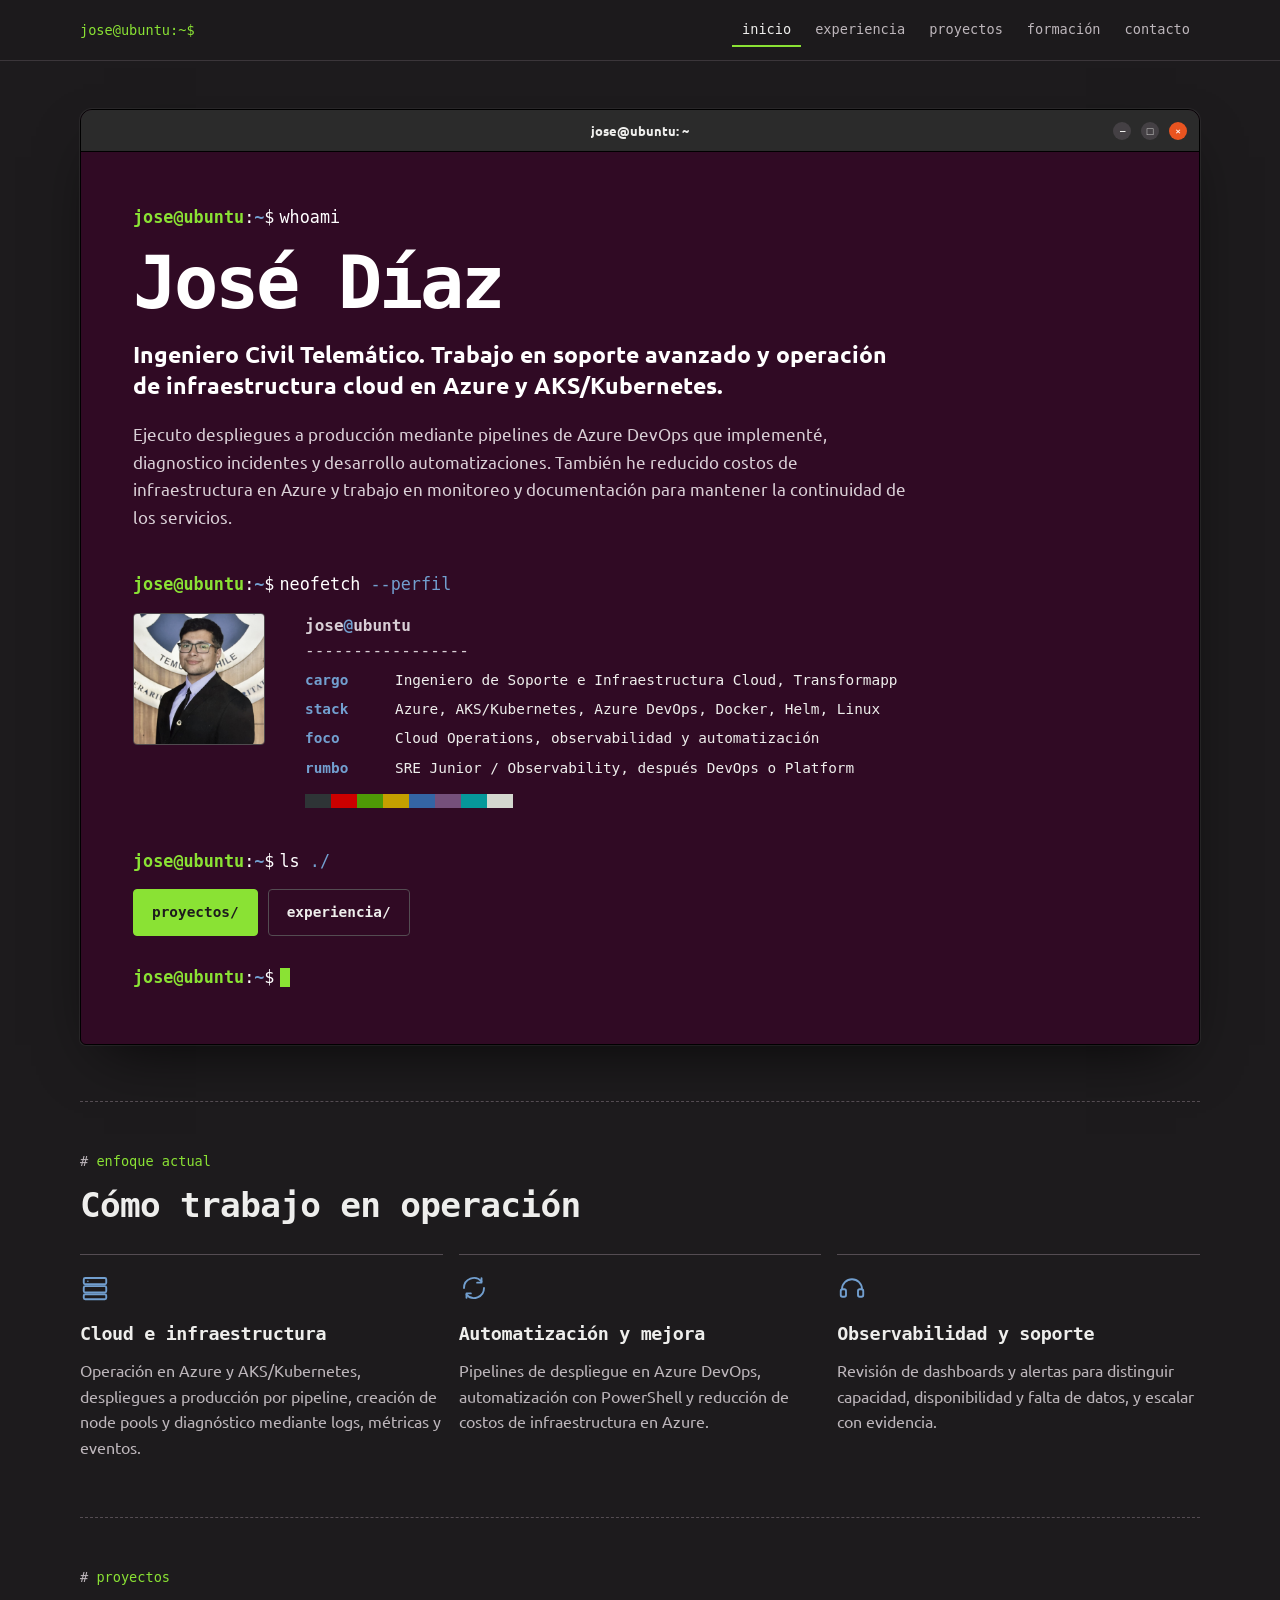
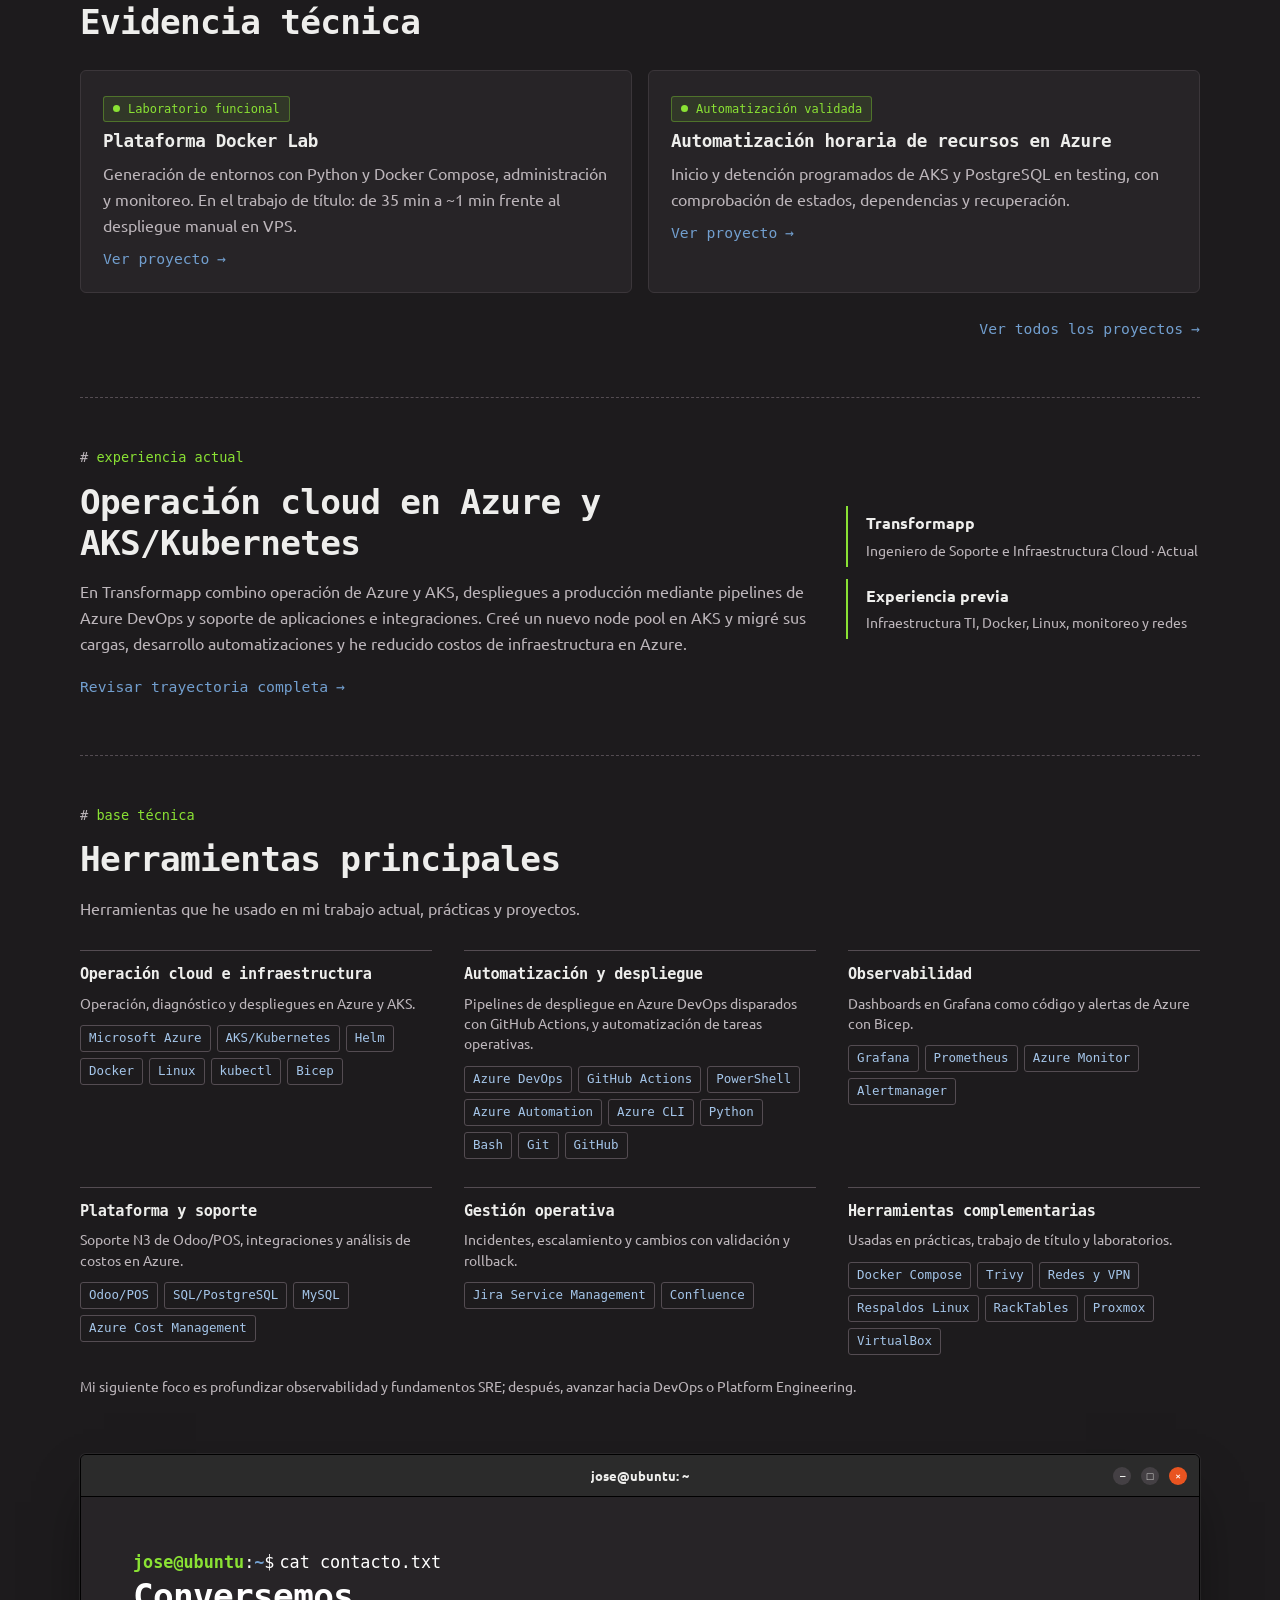
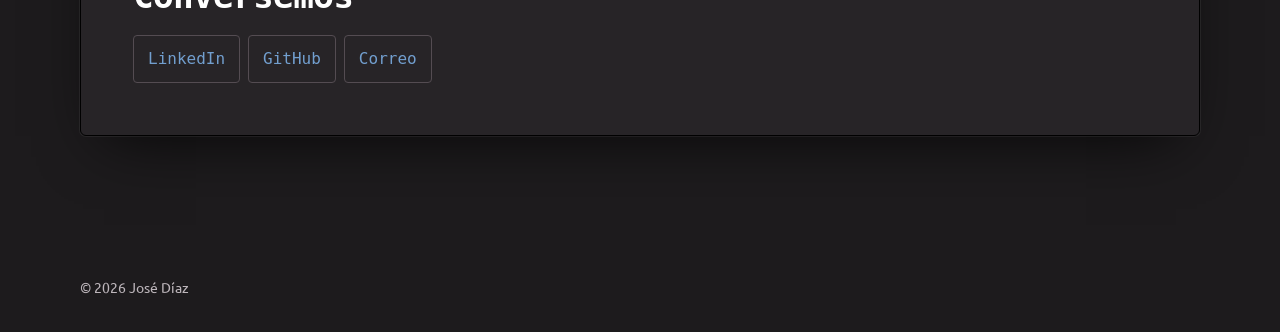
==== index.html @ 2c894736 "Rediseña el portafolio con estilo de terminal Ubuntu y actualiza experiencia - Tema de terminal Ubun" ====
<!DOCTYPE html>
<html lang="es">
<head>
  <meta charset="UTF-8" />
  <meta name="viewport" content="width=device-width, initial-scale=1.0" />
  <meta name="description" content="José Díaz: Cloud Operations y soporte cloud avanzado en Azure y AKS/Kubernetes. Pipelines de despliegue en Azure DevOps, automatización con PowerShell, reducción de costos Azure y proyectos con evidencia." />
  <meta property="og:title" content="José Díaz | Soporte Cloud y Operaciones de Infraestructura" />
  <meta property="og:description" content="Cloud Operations en Azure y AKS/Kubernetes: pipelines de Azure DevOps, observabilidad con Grafana y automatización. Experiencia y proyectos con evidencia." />
  <meta property="og:type" content="website" />
  <meta property="og:url" content="https://jose-dc.github.io/" />
  <meta property="og:image" content="https://jose-dc.github.io/assets/img/og/portafolio.png" />
  <meta property="og:image:width" content="1200" />
  <meta property="og:image:height" content="627" />
  <meta property="og:image:alt" content="Ventana de terminal Ubuntu con el nombre José Díaz, Cloud Operations y Soporte Cloud." />
  <meta name="twitter:card" content="summary_large_image" />
  <title>José Díaz | Soporte Cloud y Operaciones de Infraestructura</title>
  <link rel="icon" type="image/svg+xml" href="assets/favicon.svg" />
  <link rel="preconnect" href="https://fonts.googleapis.com" />
  <link rel="preconnect" href="https://fonts.gstatic.com" crossorigin />
  <link rel="stylesheet" href="https://fonts.googleapis.com/css2?family=Ubuntu:wght@400;500;700&family=Ubuntu+Mono:wght@400;700&display=swap" />
  <link rel="stylesheet" href="assets/styles.css?v=20261105-ubuntu" />
</head>
<body>
  <header class="site-header">
    <nav class="nav" aria-label="Navegación principal">
      <div class="nav-links">
        <a href="index.html" aria-current="page">Inicio</a>
        <a href="experiencia.html">Experiencia</a>
        <a href="proyectos.html">Proyectos</a>
        <a href="formacion.html">Formación</a>
        <a href="#contacto">Contacto</a>
      </div>
    </nav>
  </header>

  <main id="inicio">
    <section class="hero terminal" aria-labelledby="hero-name">
      <div class="terminal-bar" aria-hidden="true"><span class="terminal-title">jose@ubuntu: ~</span><span class="win-controls"><span>&#8211;</span><span>&#9633;</span><span class="win-close">&#215;</span></span></div>
      <div class="terminal-body">
        <p class="term-cmd"><span class="ps1" aria-hidden="true"><b>jose@ubuntu</b>:<i>~</i>$</span>whoami</p>
        <h1 id="hero-name">José Díaz</h1>
        <p class="role">Ingeniero Civil Telemático. Trabajo en soporte avanzado y operación de infraestructura cloud en Azure y AKS/Kubernetes.</p>
        <p class="lead">Ejecuto despliegues a producción mediante pipelines de Azure DevOps que implementé, diagnostico incidentes y desarrollo automatizaciones. También he reducido costos de infraestructura en Azure y trabajo en monitoreo y documentación para mantener la continuidad de los servicios.</p>
        <p class="term-cmd"><span class="ps1" aria-hidden="true"><b>jose@ubuntu</b>:<i>~</i>$</span>neofetch <span class="term-path">--perfil</span></p>
        <div class="fetch">
          <img class="avatar" src="assets/img/jose-diaz-avatar.png" alt="Foto de José Díaz" width="132" height="132" />
          <div>
            <p class="fetch-user" aria-hidden="true">jose<span>@</span>ubuntu</p>
            <p class="fetch-rule" aria-hidden="true">-----------------</p>
            <dl class="fetch-info" aria-label="Resumen de perfil">
              <div><dt>cargo</dt><dd>Ingeniero de Soporte e Infraestructura Cloud, Transformapp</dd></div>
              <div><dt>stack</dt><dd>Azure, AKS/Kubernetes, Azure DevOps, Docker, Helm, Linux</dd></div>
              <div><dt>foco</dt><dd>Cloud Operations, observabilidad y automatización</dd></div>
              <div><dt>rumbo</dt><dd>SRE Junior / Observability, después DevOps o Platform</dd></div>
            </dl>
            <div class="fetch-palette" aria-hidden="true"><span style="background:#2e3436"></span><span style="background:#cc0000"></span><span style="background:#4e9a06"></span><span style="background:#c4a000"></span><span style="background:#3465a4"></span><span style="background:#75507b"></span><span style="background:#06989a"></span><span style="background:#d3d7cf"></span></div>
          </div>
        </div>
        <p class="term-cmd"><span class="ps1" aria-hidden="true"><b>jose@ubuntu</b>:<i>~</i>$</span>ls <span class="term-path">./</span></p>
        <div class="hero-actions" aria-label="Enlaces principales">
          <a class="button primary" href="proyectos.html">proyectos/</a>
          <a class="button secondary" href="experiencia.html">experiencia/</a>
          <!-- Integración de CV pendiente: confirmar publicación del teléfono personal antes de copiar el PDF activo a assets/cv/ y añadir su enlace relativo. -->
        </div>
        <p class="term-cmd term-idle" aria-hidden="true"><span class="ps1" aria-hidden="true"><b>jose@ubuntu</b>:<i>~</i>$</span><span class="cursor"></span></p>
      </div>
    </section>

    <section class="section focus-section">
      <div class="section-header compact-header">
        <p class="kicker">Enfoque actual</p>
        <h2>Cómo trabajo en operación</h2>
      </div>
      <div class="focus-grid">
        <article>
          <span class="focus-icon" aria-hidden="true"><svg viewBox="0 0 24 24" fill="none" stroke="currentColor" stroke-width="1.5" stroke-linecap="round" stroke-linejoin="round"><rect x="3" y="4" width="18" height="5" rx="1.2"></rect><rect x="3" y="10.5" width="18" height="5" rx="1.2"></rect><rect x="3" y="17" width="18" height="4" rx="1.2"></rect><circle cx="6.3" cy="6.5" r="0.6" fill="currentColor" stroke="none"></circle></svg></span>
          <h3>Cloud e infraestructura</h3>
          <p>Operación en Azure y AKS/Kubernetes, despliegues a producción por pipeline, creación de node pools y diagnóstico mediante logs, métricas y eventos.</p>
        </article>
        <article>
          <span class="focus-icon" aria-hidden="true"><svg viewBox="0 0 24 24" fill="none" stroke="currentColor" stroke-width="1.5" stroke-linecap="round" stroke-linejoin="round"><path d="M4 12a8 8 0 0 1 14-5.3"></path><path d="M18 4.2v3.5h-3.5"></path><path d="M20 12a8 8 0 0 1-14 5.3"></path><path d="M6 19.8v-3.5h3.5"></path></svg></span>
          <h3>Automatización y mejora</h3>
          <p>Pipelines de despliegue en Azure DevOps, automatización con PowerShell y reducción de costos de infraestructura en Azure.</p>
        </article>
        <article>
          <span class="focus-icon" aria-hidden="true"><svg viewBox="0 0 24 24" fill="none" stroke="currentColor" stroke-width="1.5" stroke-linecap="round" stroke-linejoin="round"><path d="M4 13a8 8 0 0 1 16 0"></path><rect x="3" y="13" width="4.2" height="6" rx="1.4"></rect><rect x="16.8" y="13" width="4.2" height="6" rx="1.4"></rect></svg></span>
          <h3>Observabilidad y soporte</h3>
          <p>Revisión de dashboards y alertas para distinguir capacidad, disponibilidad y falta de datos, y escalar con evidencia.</p>
        </article>
      </div>
    </section>

    <section class="section project-preview">
      <div class="section-header compact-header">
        <p class="kicker">Proyectos</p>
        <h2>Evidencia técnica</h2>
      </div>
      <div class="project-teaser-grid">
        <article class="project-teaser-card">
          <div class="project-teaser-head"><span class="status status-functional">Laboratorio funcional</span></div>
          <h3>Plataforma Docker Lab</h3>
          <p>Generación de entornos con Python y Docker Compose, administración y monitoreo. En el trabajo de título: de 35 min a ~1 min frente al despliegue manual en VPS.</p>
          <a class="text-link" href="proyectos/plataforma-docker-iie.html">Ver proyecto <span aria-hidden="true">→</span></a>
        </article>
        <article class="project-teaser-card">
          <div class="project-teaser-head"><span class="status status-functional">Automatización validada</span></div>
          <h3>Automatización horaria de recursos en Azure</h3>
          <p>Inicio y detención programados de AKS y PostgreSQL en testing, con comprobación de estados, dependencias y recuperación.</p>
          <a class="text-link" href="proyectos/automatizacion-costos-azure.html">Ver proyecto <span aria-hidden="true">→</span></a>
        </article>
      </div>
      <div class="section-actions"><a class="text-link" href="proyectos.html">Ver todos los proyectos <span aria-hidden="true">→</span></a></div>
    </section>

    <section class="section experience-preview">
      <div class="experience-preview-copy">
        <p class="kicker">Experiencia actual</p>
        <h2>Operación cloud en Azure y AKS/Kubernetes</h2>
        <p>En Transformapp combino operación de Azure y AKS, despliegues a producción mediante pipelines de Azure DevOps y soporte de aplicaciones e integraciones. Creé un nuevo node pool en AKS y migré sus cargas, desarrollo automatizaciones y he reducido costos de infraestructura en Azure.</p>
        <a class="text-link" href="experiencia.html">Revisar trayectoria completa <span aria-hidden="true">→</span></a>
      </div>
      <div class="experience-facts" aria-label="Resumen de experiencia">
        <div><strong>Transformapp</strong><span>Ingeniero de Soporte e Infraestructura Cloud · Actual</span></div>
        <div><strong>Experiencia previa</strong><span>Infraestructura TI, Docker, Linux, monitoreo y redes</span></div>
      </div>
    </section>

    <section class="section technology-section" aria-label="Tecnologías principales">
      <div class="section-header compact-header">
        <p class="kicker">Base técnica</p>
        <h2>Herramientas principales</h2>
        <p>Herramientas que he usado en mi trabajo actual, prácticas y proyectos.</p>
      </div>
      <div class="tech-groups">
        <article class="tech-group">
          <h3>Operación cloud e infraestructura</h3>
          <p>Operación, diagnóstico y despliegues en Azure y AKS.</p>
          <div class="core-tech-list">
            <span>Microsoft Azure</span><span>AKS/Kubernetes</span><span>Helm</span><span>Docker</span><span>Linux</span><span>kubectl</span><span>Bicep</span>
          </div>
        </article>
        <article class="tech-group">
          <h3>Automatización y despliegue</h3>
          <p>Pipelines de despliegue en Azure DevOps disparados con GitHub Actions, y automatización de tareas operativas.</p>
          <div class="core-tech-list">
            <span>Azure DevOps</span><span>GitHub Actions</span><span>PowerShell</span><span>Azure Automation</span><span>Azure CLI</span><span>Python</span><span>Bash</span><span>Git</span><span>GitHub</span>
          </div>
        </article>
        <article class="tech-group">
          <h3>Observabilidad</h3>
          <p>Dashboards en Grafana como código y alertas de Azure con Bicep.</p>
          <div class="core-tech-list">
            <span>Grafana</span><span>Prometheus</span><span>Azure Monitor</span><span>Alertmanager</span>
          </div>
        </article>
        <article class="tech-group">
          <h3>Plataforma y soporte</h3>
          <p>Soporte N3 de Odoo/POS, integraciones y análisis de costos en Azure.</p>
          <div class="core-tech-list">
            <span>Odoo/POS</span><span>SQL/PostgreSQL</span><span>MySQL</span><span>Azure Cost Management</span>
          </div>
        </article>
        <article class="tech-group">
          <h3>Gestión operativa</h3>
          <p>Incidentes, escalamiento y cambios con validación y rollback.</p>
          <div class="core-tech-list">
            <span>Jira Service Management</span><span>Confluence</span>
          </div>
        </article>
        <article class="tech-group">
          <h3>Herramientas complementarias</h3>
          <p>Usadas en prácticas, trabajo de título y laboratorios.</p>
          <div class="core-tech-list">
            <span>Docker Compose</span><span>Trivy</span><span>Redes y VPN</span><span>Respaldos Linux</span><span>RackTables</span><span>Proxmox</span><span>VirtualBox</span>
          </div>
        </article>
      </div>
      <p class="technology-direction">Mi siguiente foco es profundizar observabilidad y fundamentos SRE; después, avanzar hacia DevOps o Platform Engineering.</p>
    </section>

    <section id="contacto" class="contact-section terminal" aria-labelledby="contacto-titulo">
      <div class="terminal-bar" aria-hidden="true"><span class="terminal-title">jose@ubuntu: ~</span><span class="win-controls"><span>&#8211;</span><span>&#9633;</span><span class="win-close">&#215;</span></span></div>
      <div class="terminal-body">
        <p class="term-cmd"><span class="ps1" aria-hidden="true"><b>jose@ubuntu</b>:<i>~</i>$</span>cat contacto.txt</p>
        <h2 id="contacto-titulo">Conversemos</h2>
        <div class="contact-links"><a href="https://www.linkedin.com/in/jose-patricio-diaz/" target="_blank" rel="noreferrer">LinkedIn</a><a href="https://github.com/Jose-DC" target="_blank" rel="noreferrer">GitHub</a><a href="mailto:jose_diaz2000@hotmail.com">Correo</a></div>
      </div>
    </section>
  </main>
  <footer class="site-footer"><p>&copy; 2026 José Díaz</p></footer>
</body>
</html>
---- assets/styles.css ----
/* Tema terminal Ubuntu: escritorio gris oscuro, ventanas de terminal berenjena y paleta Tango.
   Cada color de estado tiene un significado (prompt/funcional, en desarrollo, idea). */
:root {
  color-scheme: dark;
  --bg: #1d1b1d;
  --surface: #272427;
  --surface-soft: #2f2b2f;
  --ink: #eeeeec;
  --muted: #bdb6bb;
  --line: #3b363a;
  --line-strong: #544c52;
  --accent: #729fcf;
  --accent-strong: #a5c6ea;
  --accent-soft: rgba(114, 159, 207, 0.12);
  --on-accent: #1d1b1d;
  --prompt: #8ae234;
  --ubuntu-orange: #e95420;
  --term-bg: #300a24;
  --term-bar: #2b2b2b;
  --navy: #241f24;
  --functional: #8ae234;
  --functional-soft: rgba(138, 226, 52, 0.1);
  --planned: #fce94f;
  --planned-soft: rgba(252, 233, 79, 0.1);
  --idea: #bdb6bb;
  --idea-soft: rgba(189, 182, 187, 0.1);
  --danger: #ef2929;
  --code-accent: #729fcf;
  --code-accent-bright: #a5c6ea;
  --code-font: "Ubuntu Mono", ui-monospace, "DejaVu Sans Mono", Consolas, monospace;
  --shadow-soft: none;
  --shadow-card: none;
  --radius: 6px;
  --radius-small: 4px;
  --content: 1120px;
}

@font-face {
  font-family: "IBM Plex Sans";
  font-style: normal;
  font-weight: 400 700;
  font-display: swap;
  src: url("fonts/ibm-plex-sans.woff2") format("woff2");
}

*,
*::before,
*::after {
  box-sizing: border-box;
}

html {
  scroll-behavior: smooth;
}

body {
  margin: 0;
  background: var(--bg);
  color: var(--ink);
  font-family: "Ubuntu", "IBM Plex Sans", "Segoe UI", Arial, sans-serif;
  font-size: 16px;
  line-height: 1.62;
}

img {
  display: block;
  max-width: 100%;
}

a {
  color: var(--accent);
  text-decoration: none;
  transition: color 0.18s ease, background-color 0.18s ease, border-color 0.18s ease;
}

a:hover {
  color: var(--accent-strong);
}

h1,
h2,
h3,
p,
ul,
dl,
figure {
  margin-top: 0;
}

h1,
h2,
h3 {
  color: var(--ink);
  font-family: var(--code-font);
  font-weight: 700;
  letter-spacing: -0.02em;
}

h1 {
  margin-bottom: 20px;
  font-size: clamp(2.6rem, 6vw, 4.6rem);
  line-height: 1.02;
  letter-spacing: -0.045em;
}

h2 {
  margin-bottom: 16px;
  font-size: clamp(1.6rem, 2.8vw, 2.15rem);
  line-height: 1.18;
}

h3 {
  margin-bottom: 12px;
  font-size: 1.15rem;
  line-height: 1.3;
}

::selection {
  background: var(--prompt);
  color: var(--on-accent);
}

p,
li,
dd {
  color: var(--muted);
}

main,
.nav,
.site-footer {
  width: min(calc(100% - 40px), var(--content));
  margin-inline: auto;
}

main {
  padding: 48px 0 72px;
}

.site-header {
  position: sticky;
  z-index: 20;
  top: 0;
  border-bottom: 1px solid var(--line);
  background: rgba(29, 27, 29, 0.94);
  backdrop-filter: blur(14px);
}

.nav {
  display: flex;
  min-height: 60px;
  align-items: center;
  justify-content: space-between;
  gap: 16px;
}

/* Prompt decorativo del sitio; se oculta en pantallas angostas. */
.nav::before {
  content: "jose@ubuntu:~$";
  color: var(--prompt);
  font-family: var(--code-font);
  font-size: 0.85rem;
  font-weight: 500;
}

.nav-links {
  display: flex;
  align-items: center;
  gap: 4px;
}

.nav-links a {
  border-bottom: 2px solid transparent;
  color: var(--muted);
  font-family: var(--code-font);
  font-size: 0.85rem;
  font-weight: 500;
  line-height: 1;
  padding: 10px 10px 8px;
  text-transform: lowercase;
}

.nav-links a:hover {
  color: var(--ink);
}

.nav-links a[aria-current="page"] {
  border-bottom-color: var(--prompt);
  color: var(--ink);
}

.hero,
.section,
.stack-section,
.page-heading,
.doc-hero,
.contact-section {
  margin-bottom: clamp(32px, 5vw, 56px);
}

/* Paneles: solo lo que es una unidad propia (proyecto, cargo, capítulo) lleva caja. */
.project-row,
.timeline-item,
.doc-card,
.case-chapter {
  border: 1px solid var(--line);
  border-radius: var(--radius);
  background: var(--surface);
}

/* Secciones y encabezados: sin caja, separados por una línea. */
.section,
.stack-section,
.page-heading,
.doc-hero {
  border-top: 1px dashed var(--line-strong);
}

/* ---------- Ventana de terminal estilo GNOME Terminal (Ubuntu) ---------- */
.terminal {
  overflow: hidden;
  border: 1px solid #000;
  border-radius: 12px 12px 6px 6px;
  background: var(--term-bg);
  box-shadow: 0 0 0 1px rgba(255, 255, 255, 0.06), 0 24px 60px -24px rgba(0, 0, 0, 0.8);
}

/* Barra de título: título centrado y botones a la derecha, como en Ubuntu. */
.terminal-bar {
  display: grid;
  grid-template-columns: 1fr auto 1fr;
  align-items: center;
  min-height: 42px;
  padding: 6px 12px;
  border-bottom: 1px solid #000;
  background: var(--term-bar);
  color: var(--ink);
  font-family: "Ubuntu", sans-serif;
  font-size: 0.84rem;
  font-weight: 700;
}

.terminal-title {
  grid-column: 2;
  overflow: hidden;
  text-overflow: ellipsis;
  white-space: nowrap;
}

.win-controls {
  display: flex;
  grid-column: 3;
  justify-self: end;
  gap: 10px;
}

.win-controls span {
  display: grid;
  width: 18px;
  height: 18px;
  place-items: center;
  border-radius: 50%;
  background: #444044;
  color: #eeeeec;
  font-size: 11px;
  font-weight: 400;
  line-height: 1;
}

.win-controls .win-close {
  background: var(--ubuntu-orange);
  color: #fff;
}

.terminal-body {
  padding: clamp(24px, 5vw, 52px);
}

.terminal-body .lead,
.terminal-body p {
  color: #d9cfd6;
}

.terminal-body h1,
.terminal-body h2,
.terminal-body .role {
  color: #ffffff;
}

.term-cmd {
  margin: 0 0 14px;
  color: var(--ink);
  font-family: var(--code-font);
  font-size: 1.05rem;
}

.terminal-body .term-cmd {
  color: #ffffff;
}

/* PS1 de Ubuntu: usuario@host en verde, ruta en azul. */
.ps1 {
  margin-right: 0.5ch;
  user-select: none;
}

.ps1 b {
  color: var(--prompt);
  font-weight: 700;
}

.ps1 i {
  color: var(--accent);
  font-style: normal;
  font-weight: 700;
}

/* Encabezados de páginas internas y contacto dentro de una terminal. */
.page-heading.terminal,
.doc-hero.terminal,
.contact-section.terminal {
  display: block;
  padding: 0;
  border: 1px solid #000;
}

.contact-section.terminal h2 {
  margin-bottom: 18px;
}

.terminal .doc-actions,
.terminal .project-actions {
  margin-top: 28px;
}

.term-cmd + h1 {
  margin-top: 4px;
}

.term-cmd + .hero-actions {
  margin-top: 0;
}

.hero-actions + .term-idle {
  margin: 28px 0 0;
}

.terminal-body > .lead + .term-cmd,
.terminal-body > .fetch + .term-cmd {
  margin-top: 40px;
}

.prompt {
  margin-right: 0.6ch;
  color: var(--prompt);
  user-select: none;
}

.term-path {
  color: var(--accent);
}

.cursor {
  display: inline-block;
  width: 0.6em;
  height: 1.1em;
  vertical-align: -0.2em;
  background: var(--prompt);
  animation: cursor-blink 1.1s steps(1) infinite;
}

@keyframes cursor-blink {
  50% { opacity: 0; }
}

.fetch {
  display: grid;
  grid-template-columns: auto minmax(0, 1fr);
  gap: clamp(20px, 4vw, 40px);
  align-items: start;
}

.fetch .avatar {
  width: 132px;
  height: 132px;
  margin: 0;
  border: 1px solid var(--line-strong);
  border-radius: 4px;
  filter: grayscale(0.25) contrast(1.05);
}

.fetch-user {
  margin: 0 0 4px;
  color: var(--prompt);
  font-family: var(--code-font);
  font-weight: 700;
}

.fetch-user span {
  color: var(--accent);
}

.fetch-rule {
  margin: 0 0 10px;
  color: var(--line-strong);
  font-family: var(--code-font);
  line-height: 1;
}

.fetch-info {
  display: grid;
  gap: 6px;
  margin: 0;
  font-family: var(--code-font);
  font-size: 0.9rem;
}

.fetch-info div {
  display: grid;
  grid-template-columns: 9ch minmax(0, 1fr);
  gap: 12px;
}

.fetch-info dt {
  color: var(--accent);
  font-weight: 700;
}

.fetch-info dd {
  margin: 0;
  color: var(--ink);
}

.fetch-palette {
  display: flex;
  gap: 0;
  margin-top: 14px;
}

.fetch-palette span {
  width: 26px;
  height: 14px;
}

/* Una sola secuencia de entrada: las líneas de la terminal aparecen en orden. */
@media (prefers-reduced-motion: no-preference) {
  .hero .terminal-body > * {
    animation: term-line 0.01s both;
  }

  .hero .terminal-body > :nth-child(1) { animation-delay: 0.15s; }
  .hero .terminal-body > :nth-child(2) { animation-delay: 0.5s; }
  .hero .terminal-body > :nth-child(3) { animation-delay: 0.7s; }
  .hero .terminal-body > :nth-child(4) { animation-delay: 0.85s; }
  .hero .terminal-body > :nth-child(5) { animation-delay: 1.25s; }
  .hero .terminal-body > :nth-child(6) { animation-delay: 1.6s; }
  .hero .terminal-body > :nth-child(7) { animation-delay: 2s; }
  .hero .terminal-body > :nth-child(8) { animation-delay: 2.2s; }

  @keyframes term-line {
    from { opacity: 0; }
    to { opacity: 1; }
  }
}

/* Etiquetas de sección como comentarios de shell. */
.kicker,
.eyebrow,
.summary-label,
.number,
.step-number {
  color: var(--prompt);
  font-family: var(--code-font);
  font-size: 0.85rem;
  font-weight: 500;
  letter-spacing: 0;
  text-transform: lowercase;
}

.kicker::before,
.eyebrow::before {
  content: "# ";
  color: var(--muted);
}

.role {
  max-width: 780px;
  margin-bottom: 18px;
  color: var(--ink);
  font-size: clamp(1.15rem, 2vw, 1.45rem);
  font-weight: 700;
  line-height: 1.32;
}

.lead {
  max-width: 780px;
  margin-bottom: 0;
  font-size: 1.08rem;
}

.meta,
.core-tech-list,
.architecture-tool-list {
  display: flex;
  flex-wrap: wrap;
  gap: 6px;
}

.meta span,
.core-tech-list span,
.architecture-tool-list span {
  border: 1px solid var(--line-strong);
  border-radius: 3px;
  background: transparent;
  color: var(--accent-strong);
  font-family: var(--code-font);
  font-size: 0.78rem;
  font-weight: 500;
  line-height: 1.2;
  padding: 5px 8px;
}

.hero-actions,
.project-actions,
.doc-actions {
  display: flex;
  flex-wrap: wrap;
  gap: 10px;
  margin-top: 28px;
}

.button {
  display: inline-flex;
  min-height: 46px;
  align-items: center;
  justify-content: center;
  transition: color 0.18s ease, background-color 0.18s ease, border-color 0.18s ease, transform 0.18s ease, box-shadow 0.18s ease;
  border: 1px solid transparent;
  border-radius: 4px;
  font-family: var(--code-font);
  font-size: 0.9rem;
  font-weight: 700;
  padding: 11px 18px;
}

.button.primary {
  border-color: var(--prompt);
  background: var(--prompt);
  color: var(--on-accent);
}

.button.primary:hover {
  border-color: #b5f06e;
  background: #b5f06e;
  color: var(--on-accent);
}

.button.secondary {
  border-color: var(--line-strong);
  background: transparent;
  color: var(--ink);
}

.button.secondary:hover {
  border-color: var(--accent);
  color: var(--accent-strong);
}

.button.inactive {
  cursor: default;
  opacity: 0.72;
}

.text-link {
  display: inline-flex;
  align-items: center;
  gap: 8px;
  font-family: var(--code-font);
  font-size: 0.92rem;
  font-weight: 500;
}

.avatar {
  object-fit: cover;
}

.section,
.stack-section {
  padding: clamp(32px, 5vw, 48px) 0 0;
}

.section-header {
  margin-bottom: 28px;
}

.section-header > :last-child {
  margin-bottom: 0;
}

.compact-header {
  max-width: 800px;
}

.split-heading {
  display: flex;
  align-items: flex-start;
  justify-content: space-between;
  gap: 20px;
}

.split-heading h2 {
  margin-bottom: 0;
}

.focus-grid {
  display: grid;
  grid-template-columns: repeat(3, minmax(0, 1fr));
  gap: 16px;
}

.focus-grid article {
  padding: 18px 0 0;
  border-top: 1px solid var(--line-strong);
}

.focus-grid h3 {
  margin-top: 12px;
}

.focus-grid p {
  margin-bottom: 0;
}

.focus-icon {
  display: inline-flex;
  width: 30px;
  height: 30px;
  color: var(--accent);
}

.focus-icon svg {
  width: 100%;
  height: 100%;
}

.project-teaser-grid {
  display: grid;
  grid-template-columns: repeat(2, minmax(0, 1fr));
  gap: 16px;
  margin-bottom: 20px;
}

.project-teaser-card {
  display: grid;
  gap: 8px;
  align-content: start;
  padding: 22px;
  border: 1px solid var(--line);
  border-radius: var(--radius);
  background: var(--surface);
  transition: border-color 0.18s ease;
}

.project-teaser-card:hover {
  border-color: var(--line-strong);
}

.project-teaser-card h3 {
  margin: 0;
  font-size: 1.1rem;
}

.project-teaser-card p {
  margin-bottom: 0;
}

.status {
  display: inline-flex;
  width: fit-content;
  align-items: center;
  gap: 8px;
  border: 1px solid transparent;
  border-radius: 3px;
  font-family: var(--code-font);
  font-size: 0.75rem;
  font-weight: 500;
  line-height: 1;
  padding: 6px 9px;
}

.status::before {
  width: 7px;
  height: 7px;
  border-radius: 50%;
  background: currentColor;
  content: "";
}

.status-functional,
.status-current {
  border-color: rgba(138, 226, 52, 0.35);
  background: var(--functional-soft);
  color: var(--functional);
}

.status-planned {
  border-color: rgba(252, 233, 79, 0.35);
  background: var(--planned-soft);
  color: var(--planned);
}

.status-idea {
  border-color: var(--line-strong);
  background: var(--idea-soft);
  color: var(--idea);
}

.project-highlight,
.project-feature {
  display: grid;
  grid-template-columns: minmax(0, 1.65fr) minmax(250px, 0.75fr);
  gap: 24px;
}

.project-highlight {
  padding: clamp(24px, 4vw, 34px);
  border: 1px solid var(--line);
  border-radius: var(--radius);
  background: var(--surface-soft);
}

.project-preview-copy {
  align-self: center;
}

.project-preview-copy p,
.project-content p {
  margin-bottom: 0;
}

.project-at-a-glance {
  display: flex;
  align-self: stretch;
  flex-direction: column;
  justify-content: center;
  padding: 24px;
  border: 1px solid var(--line-strong);
  border-radius: var(--radius-small);
  background: var(--surface-soft);
}

.project-at-a-glance dl,
.project-at-a-glance dd {
  margin: 0;
}

.project-at-a-glance dl > div + div {
  margin-top: 14px;
}

.project-at-a-glance dt {
  color: var(--accent);
  font-family: var(--code-font);
  font-size: 0.75rem;
  font-weight: 500;
}

.project-at-a-glance dd {
  color: var(--ink);
  font-size: 0.9rem;
}

.section-actions {
  margin-top: 22px;
  text-align: right;
}

.experience-preview {
  display: grid;
  grid-template-columns: minmax(0, 1.35fr) minmax(280px, 0.65fr);
  gap: 32px;
  align-items: center;
}

.experience-preview-copy > :last-child {
  margin-bottom: 0;
}

.experience-facts {
  display: grid;
  gap: 12px;
}

.experience-facts div {
  display: grid;
  gap: 3px;
  padding: 4px 0 4px 18px;
  border-left: 2px solid var(--prompt);
}

.experience-facts strong {
  color: var(--ink);
}

.experience-facts span {
  color: var(--muted);
  font-size: 0.9rem;
}

.tech-groups {
  display: grid;
  grid-template-columns: repeat(3, minmax(0, 1fr));
  gap: 28px 32px;
}

.tech-group {
  padding-top: 14px;
  border-top: 1px solid var(--line-strong);
}

.tech-group h3 {
  margin-bottom: 8px;
  color: var(--ink);
  font-size: 0.95rem;
}

.tech-group > p {
  margin: 0 0 12px;
  color: var(--muted);
  font-size: 0.85rem;
  line-height: 1.5;
}

.technology-direction {
  margin: 20px 0 0;
  color: var(--muted);
  font-size: 0.9rem;
}

.contact-section {
  display: flex;
  align-items: center;
  justify-content: space-between;
  gap: 24px;
  padding: 30px 36px;
  border: 1px solid var(--line-strong);
  border-radius: var(--radius);
  background: var(--surface);
}

.contact-section h2,
.contact-section p {
  margin-bottom: 0;
}

.contact-links {
  display: flex;
  flex-wrap: wrap;
  gap: 8px;
}

.contact-links a {
  border: 1px solid var(--line-strong);
  border-radius: 4px;
  color: var(--accent);
  font-family: var(--code-font);
  font-weight: 500;
  padding: 10px 14px;
}

.contact-links a:hover {
  border-color: var(--accent);
  color: var(--accent-strong);
}

.site-footer {
  padding: 12px 0 34px;
}

.site-footer p {
  margin-bottom: 0;
  font-size: 0.85rem;
}

.page-heading,
.doc-hero {
  padding: clamp(28px, 5vw, 48px) 0 0;
  border-top: 0;
}

.education-block {
  border-top: 1px dashed var(--line-strong);
}

.page-heading .lead,
.doc-hero .lead {
  max-width: 880px;
}

.project-list,
.timeline,
.doc-grid,
.case-chapters {
  display: grid;
  gap: 20px;
}

.project-row {
  padding: clamp(26px, 4vw, 38px);
  border-top: 2px solid var(--accent);
  transition: transform 0.2s ease, box-shadow 0.2s ease;
}

.project-row:hover {
  transform: none;
  border-color: var(--line-strong);
}

.project-content .status {
  margin-bottom: 18px;
}

.project-content h2 {
  display: flex;
  align-items: flex-start;
  gap: 10px;
  margin-bottom: 14px;
  font-size: clamp(1.55rem, 2.5vw, 2rem);
}

.project-content h2 .entry-icon {
  margin-top: 5px;
}

.project-details {
  border: 1px solid var(--line);
  border-radius: var(--radius);
  background: var(--surface);
  padding: 20px;
}

.development-heading {
  margin-top: 48px;
  margin-bottom: 24px;
}

.project-details summary {
  cursor: pointer;
  color: var(--accent-strong);
  font-weight: 700;
  padding: 4px;
}

.project-details[open] summary {
  margin-bottom: 20px;
}

a:focus-visible,
summary:focus-visible {
  outline: 3px solid var(--accent);
  outline-offset: 4px;
}

.project-content,
.chapter-content,
.chapter-intro,
.tech-group {
  min-width: 0;
}

.meta span,
.core-tech-list span,
.architecture-tool-list span {
  max-width: 100%;
  overflow-wrap: anywhere;
}

.meta {
  margin-top: 22px;
}

.experience-page .timeline-item,
.timeline-item {
  padding: clamp(26px, 4vw, 38px);
  border-left: 4px solid var(--accent);
  transition: transform 0.2s ease, box-shadow 0.2s ease;
}

.timeline-item:hover {
  transform: none;
  border-color: var(--line-strong);
}

.timeline-item:has(.status-current) {
  border-left-color: var(--code-accent);
}

.timeline-heading {
  display: flex;
  align-items: flex-start;
  justify-content: space-between;
  gap: 24px;
  margin-bottom: 16px;
}

.timeline-heading h2,
.timeline-heading h3 {
  display: flex;
  align-items: center;
  gap: 10px;
  margin-bottom: 0;
  font-size: 1.35rem;
}

.entry-icon {
  display: inline-flex;
  flex: 0 0 auto;
  width: 24px;
  height: 24px;
  color: var(--accent);
}

.entry-icon svg {
  width: 100%;
  height: 100%;
}

h2:has(.entry-icon),
h3:has(.entry-icon) {
  display: flex;
  align-items: center;
  gap: 10px;
}

.eyebrow-icon {
  display: inline-flex;
  width: 13px;
  height: 13px;
  margin-right: 5px;
  vertical-align: -2px;
  color: var(--accent);
}

.eyebrow-icon svg {
  width: 100%;
  height: 100%;
}

.timeline-heading .status {
  margin-bottom: 10px;
}

.timeline-item > p {
  margin-bottom: 0;
}

.timeline-item > p:has(+ .timeline-list) {
  margin-bottom: 10px;
}

.timeline-list {
  display: grid;
  gap: 6px;
  margin: 0;
  padding: 0;
  list-style: none;
}

.timeline-list li {
  position: relative;
  padding-left: 16px;
  color: var(--muted);
}

.timeline-list li::before {
  position: absolute;
  top: 0.6em;
  left: 0;
  width: 5px;
  height: 5px;
  border-radius: 50%;
  background: var(--accent);
  content: "";
}

.tag {
  flex: 0 0 auto;
  border-radius: 6px;
  background: var(--code-accent);
  color: var(--on-accent);
  font-family: var(--code-font);
  font-size: 0.72rem;
  font-weight: 700;
  letter-spacing: 0.02em;
  text-transform: uppercase;
  padding: 7px 10px;
}

.compact-contact {
  margin-top: 28px;
}

.doc-grid {
  grid-template-columns: repeat(2, minmax(0, 1fr));
}

.doc-card {
  padding: 28px;
  transition: transform 0.2s ease, box-shadow 0.2s ease;
}

.doc-card:hover {
  transform: none;
  border-color: var(--line-strong);
}

.doc-card h2 {
  display: flex;
  align-items: center;
  gap: 10px;
  font-size: 1.35rem;
}

.doc-card > :last-child {
  margin-bottom: 0;
}

.credential-feature {
  display: grid;
  grid-template-columns: minmax(0, 0.8fr) minmax(300px, 1.2fr);
  gap: 28px;
  align-items: center;
}

.credential-image {
  margin: 0;
  padding: 16px;
  border: 1px solid var(--line);
  border-top: 3px solid var(--code-accent);
  border-radius: var(--radius-small);
  background: var(--surface-soft);
  text-align: center;
}

.credential-image img {
  width: 100%;
  max-height: 620px;
  object-fit: contain;
}

.credential-image-award img {
  display: block;
  width: auto;
  max-width: min(100%, 420px);
  max-height: 540px;
  margin-inline: auto;
}

.credential-image figcaption {
  max-width: min(100%, 420px);
  margin: 10px auto 0;
  color: var(--muted);
  font-size: 0.8rem;
  line-height: 1.4;
  text-align: center;
}

.credential-grid {
  display: grid;
  grid-template-columns: repeat(2, minmax(0, 1fr));
  gap: 16px;
}

.credential-card {
  display: grid;
  grid-template-columns: 116px minmax(0, 1fr);
  gap: 18px;
  align-items: center;
  padding: 18px;
  border: 1px solid var(--line);
  border-top: 3px solid var(--code-accent);
  border-radius: var(--radius-small);
  background: var(--surface);
  box-shadow: var(--shadow-card);
  transition: transform 0.2s ease, box-shadow 0.2s ease;
}

.credential-card:hover {
  transform: none;
  border-color: var(--line-strong);
}

.credential-card img {
  width: 116px;
  height: 116px;
  border-radius: 8px;
  object-fit: cover;
}

.credential-card h3 {
  margin-bottom: 7px;
  font-size: 1.05rem;
}

.credential-card p {
  margin-bottom: 0;
  font-size: 0.9rem;
  line-height: 1.5;
}

.credential-text-card h2 {
  margin-top: 12px;
  font-size: 1.25rem;
}

.case-overview {
  display: grid;
  grid-template-columns: repeat(3, minmax(0, 1fr));
  gap: 16px;
  margin-bottom: 28px;
}

.case-overview article {
  padding: 24px;
  border: 1px solid var(--line);
  border-radius: var(--radius);
  background: var(--surface);
  box-shadow: var(--shadow-card);
}

.case-overview h2 {
  font-size: 1.4rem;
}

.case-overview p:last-child {
  margin-bottom: 0;
}

.architecture-section {
  margin-bottom: 36px;
  padding: clamp(28px, 4vw, 38px);
  border: 1px solid var(--line);
  border-radius: var(--radius);
  background: var(--navy);
}

.architecture-section h2,
.architecture-section h3,
.architecture-section strong {
  color: var(--ink);
}

.architecture-section p {
  color: #cbd9e1;
}

.section-copy > :last-child {
  margin-bottom: 0;
}

.architecture-rail {
  display: grid;
  grid-template-columns: repeat(6, minmax(0, 1fr));
  gap: 10px;
  margin-top: 28px;
}

.architecture-node {
  min-width: 0;
  padding: 16px 12px;
  border-top: 2px solid #82c2d0;
}

.architecture-node span {
  display: block;
  margin-bottom: 8px;
  color: #82c2d0;
  font-size: 0.75rem;
  font-weight: 800;
}

.architecture-node strong {
  display: block;
  font-size: 0.9rem;
}

.architecture-node p {
  margin: 6px 0 0;
  font-size: 0.78rem;
  line-height: 1.4;
}

.operation-flow {
  display: grid;
  gap: 14px;
  margin-top: 28px;
}

.flow-common,
.flow-lane {
  position: relative;
  display: grid;
  grid-template-columns: 112px repeat(3, minmax(0, 1fr));
  gap: 10px;
  align-items: stretch;
}

.flow-lane {
  grid-template-columns: 112px repeat(4, minmax(0, 1fr));
  border-top: 1px solid rgba(130, 194, 208, 0.24);
  padding-top: 10px;
}

.flow-common {
  border-bottom: 1px solid rgba(130, 194, 208, 0.24);
  padding-bottom: 14px;
}

.flow-label {
  display: flex;
  align-items: center;
  color: #82c2d0;
  font-size: 0.72rem;
  font-weight: 800;
  letter-spacing: 0.08em;
  text-transform: uppercase;
}

.flow-start { color: #a8d9c0; }
.flow-stop { color: #f2b49c; }

.flow-node,
.flow-step {
  position: relative;
  display: grid;
  align-content: center;
  min-height: 72px;
  padding: 12px 10px;
  border-left: 1px solid rgba(130, 194, 208, 0.34);
  background: transparent;
}

.flow-step { border-left-color: rgba(255, 255, 255, 0.24); }

.flow-node:not(:last-child)::after,
.flow-step:not(:last-child)::after {
  content: "→";
  position: absolute;
  top: 50%;
  right: -17px;
  z-index: 1;
  color: #82c2d0;
  font-size: 1.05rem;
  transform: translateY(-50%);
}

.flow-step small,
.flow-node small {
  margin-top: 5px;
  color: #cbd9e1;
  font-size: 0.75rem;
}

.automation-workflow .case-chapter {
  border-top: 3px solid #82c2d0;
}

.automation-workflow .validation-strip {
  gap: 10px;
  overflow: visible;
  border: 0;
  background: transparent;
}

.automation-workflow .validation-strip div {
  position: relative;
  border: 0;
  border-top: 2px solid var(--accent);
  border-radius: 0;
  background: transparent;
}

.automation-workflow .validation-strip div:not(:last-child)::after {
  content: "→";
  position: absolute;
  top: 50%;
  right: -17px;
  color: var(--accent-strong);
  font-weight: 800;
  transform: translateY(-50%);
}

.command-block {
  margin: 24px 0 0;
  padding: 18px 20px;
  overflow-x: auto;
  border: 1px solid var(--line);
  border-radius: var(--radius-small);
  background: #111d2d;
  color: #d7edf1;
  font-size: 0.78rem;
  line-height: 1.65;
}

.evidence-placeholder {
  margin: 24px 0 0;
}

.placeholder-art {
  display: grid;
  min-height: 170px;
  place-items: center;
  border: 1px dashed var(--line-strong);
  border-radius: var(--radius-small);
  background: var(--surface-soft);
  color: var(--accent-strong);
  font-size: 0.78rem;
  font-weight: 800;
  letter-spacing: 0.08em;
  text-transform: uppercase;
}

.evidence-placeholder figcaption {
  margin-top: 10px;
  color: var(--muted);
  font-size: 0.78rem;
  line-height: 1.5;
}

/* Automatización Azure: flujo legible y bloques con apariencia de terminal. */
.control-chain {
  display: grid;
  grid-template-columns: repeat(3, minmax(0, 1fr));
  gap: 14px;
}

.control-card {
  position: relative;
  min-height: 112px;
  padding: 18px;
  border: 1px solid rgba(130, 194, 208, 0.22);
  border-radius: 12px;
  background: rgba(255, 255, 255, 0.055);
}

.control-card:not(:last-child)::after {
  content: "";
  position: absolute;
  top: 50%;
  right: -15px;
  width: 15px;
  height: 1px;
  background: #82c2d0;
}

.control-card:not(:last-child)::before {
  content: "";
  position: absolute;
  top: calc(50% - 3px);
  right: -15px;
  z-index: 1;
  border-top: 3px solid transparent;
  border-bottom: 3px solid transparent;
  border-left: 5px solid #82c2d0;
}

.control-card > span {
  display: block;
  margin-bottom: 12px;
  color: #82c2d0;
  font-size: 0.7rem;
  font-weight: 800;
  letter-spacing: 0.12em;
}

.control-card strong,
.control-card small {
  display: block;
}

.control-card small {
  margin-top: 6px;
  color: #aebfcc;
  font-size: 0.76rem;
}

.operation-lanes {
  display: grid;
  grid-template-columns: repeat(2, minmax(0, 1fr));
  gap: 16px;
  margin-top: 30px;
}

.operation-lane {
  padding: 22px;
  border: 1px solid rgba(255, 255, 255, 0.12);
  border-radius: 14px;
  background: rgba(5, 16, 31, 0.32);
}

.operation-lane header {
  display: flex;
  align-items: center;
  justify-content: space-between;
  gap: 14px;
  margin-bottom: 18px;
}

.operation-lane h3 {
  margin: 0;
  font-size: 1.05rem;
}

.lane-badge {
  flex: 0 0 auto;
  padding: 6px 9px;
  border-radius: 999px;
  font-size: 0.68rem;
  font-weight: 800;
  letter-spacing: 0.08em;
  text-transform: uppercase;
}

.start-lane .lane-badge {
  background: rgba(88, 190, 144, 0.16);
  color: #a8d9c0;
}

.stop-lane .lane-badge {
  background: rgba(230, 133, 96, 0.16);
  color: #f2b49c;
}

.lane-steps {
  display: grid;
  grid-template-columns: repeat(4, minmax(0, 1fr));
  gap: 0;
  margin: 0;
  padding: 0;
  list-style: none;
}

.lane-steps li {
  position: relative;
  min-width: 0;
  padding-right: 12px;
}

.lane-steps li:not(:last-child)::after {
  content: "";
  position: absolute;
  top: 13px;
  right: 4px;
  left: 30px;
  height: 1px;
  background: rgba(130, 194, 208, 0.4);
}

.lane-steps li > span {
  position: relative;
  z-index: 1;
  display: grid;
  width: 26px;
  height: 26px;
  margin-bottom: 12px;
  place-items: center;
  border: 1px solid rgba(130, 194, 208, 0.55);
  border-radius: 50%;
  background: #15243a;
  color: #d7edf1;
  font-size: 0.7rem;
  font-weight: 800;
}

.lane-steps strong,
.lane-steps small {
  display: block;
}

.lane-steps strong {
  font-size: 0.82rem;
}

.lane-steps small {
  margin-top: 5px;
  color: #aebfcc;
  font-size: 0.7rem;
  line-height: 1.4;
}

.automation-workflow .case-chapter {
  display: grid;
  grid-template-columns: minmax(210px, 0.58fr) minmax(0, 1.42fr);
  gap: 30px;
  align-items: center;
}

.chapter-content .command-block + .command-block {
  margin-top: 20px;
}

.chapter-content .validation-strip + .command-block {
  margin-top: 24px;
}

.chapter-content {
  min-width: 0;
}

.automation-workflow .validation-strip div {
  border: 1px solid var(--line);
  border-radius: 10px;
  background: var(--surface-soft);
}

.automation-workflow .validation-strip strong {
  display: flex;
  align-items: center;
  gap: 8px;
  color: var(--accent-strong);
  font-size: 1.05rem;
}

.stat-icon {
  display: inline-flex;
  flex: 0 0 auto;
  width: 20px;
  height: 20px;
  color: var(--accent);
}

.stat-icon svg {
  width: 100%;
  height: 100%;
}

.automation-workflow .validation-strip div:not(:last-child)::after {
  display: none;
}

.command-block {
  position: relative;
  margin: 0;
  padding: 52px 20px 20px;
  border-color: #263b55;
  border-radius: 12px;
  background: #0d1929;
  box-shadow: 0 12px 28px rgba(9, 20, 35, 0.16);
  color: #d8e7ee;
}

.command-block::before {
  content: attr(data-label);
  position: absolute;
  top: 0;
  right: 0;
  left: 0;
  height: 34px;
  padding: 0 16px 0 62px;
  border-bottom: 1px solid #263b55;
  background: #14243a;
  color: #91a9b8;
  font-family: Inter, system-ui, sans-serif;
  font-size: 0.68rem;
  font-weight: 700;
  line-height: 34px;
  letter-spacing: 0.04em;
}

.command-block::after {
  content: "";
  position: absolute;
  top: 14px;
  left: 18px;
  width: 7px;
  height: 7px;
  border-radius: 50%;
  background: #ff786a;
  box-shadow: 13px 0 #f0c55c, 26px 0 #67c68c;
}

.command-block code {
  display: block;
  padding: 0;
  border-radius: 0;
  background: transparent;
  color: inherit;
  font-size: inherit;
  white-space: pre;
}

.chapter-content .evidence-placeholder {
  margin-top: 18px;
}

.chapter-content .placeholder-art {
  min-height: 190px;
}

.architecture-tools {
  margin-top: 26px;
  padding-top: 22px;
  border-top: 1px solid rgba(255, 255, 255, 0.14);
}

.architecture-tool-list span {
  border-color: rgba(255, 255, 255, 0.15);
  background: rgba(255, 255, 255, 0.09);
  color: var(--ink);
}

.workflow-section,
.learning-section {
  margin-bottom: 36px;
}

.workflow-heading,
.learning-section > .section-copy {
  margin-bottom: 24px;
}

.case-chapter {
  padding: clamp(24px, 4vw, 34px);
}

.case-chapter-single {
  display: grid;
  grid-template-columns: minmax(260px, 0.78fr) minmax(0, 1.22fr);
  gap: 28px;
  align-items: center;
}

.chapter-intro > :last-child {
  margin-bottom: 0;
}

.step-number {
  display: inline-block;
  margin-bottom: 14px;
}

code {
  border-radius: 4px;
  background: var(--navy);
  color: var(--code-accent-bright);
  font-family: var(--code-font);
  font-size: 0.9em;
  padding: 2px 6px;
}

.chapter-evidence-grid {
  display: grid;
  grid-template-columns: repeat(2, minmax(0, 1fr));
  gap: 16px;
  margin-top: 24px;
}

.evidence-figure {
  margin-bottom: 0;
}

.evidence-link {
  display: flex;
  min-height: 260px;
  align-items: center;
  justify-content: center;
  overflow: hidden;
  border: 1px solid #253342;
  border-radius: var(--radius-small);
  background: #101417;
  transition: border-color 0.18s ease;
}

.evidence-link:hover {
  border-color: #82c2d0;
}

.chapter-evidence-grid .evidence-link {
  height: 330px;
  min-height: 0;
}

.case-chapter-single .evidence-link {
  height: 320px;
  min-height: 0;
}

.evidence-figure img {
  width: 100%;
  height: 100%;
  object-fit: contain;
}

.evidence-figure figcaption {
  margin-top: 9px;
  color: var(--muted);
  font-size: 0.78rem;
  line-height: 1.45;
}

.validation-strip {
  display: grid;
  grid-template-columns: repeat(auto-fit, minmax(140px, 1fr));
  gap: 1px;
  margin-top: 24px;
  overflow: hidden;
  border: 1px solid var(--line);
  border-radius: var(--radius-small);
  background: var(--line);
}

.validation-strip div {
  display: grid;
  gap: 4px;
  padding: 20px;
  background: var(--surface-soft);
}

.validation-strip strong {
  color: var(--ink);
  font-size: 1.75rem;
}

.validation-strip span {
  color: var(--muted);
  font-size: 0.82rem;
}

.learning-list {
  display: grid;
  grid-template-columns: repeat(2, minmax(0, 1fr));
  gap: 10px;
  margin: 0;
  padding: 0;
  list-style: none;
}

.learning-list li {
  padding: 16px 18px;
  border-left: 3px solid var(--accent);
  background: var(--surface);
}

@media (min-width: 761px) {
  .timeline-item > p,
  .project-summary,
  .chapter-intro > p:not(.eyebrow),
  .doc-hero .lead {
    text-align: left;
    text-align-last: left;
  }
}

@media (max-width: 900px) {
  .hero,
  .project-highlight,
  .project-feature,
  .experience-preview,
  .case-chapter-single,
  .credential-feature {
    grid-template-columns: 1fr;
  }

  .tech-groups {
    grid-template-columns: repeat(2, minmax(0, 1fr));
  }

  .focus-grid,
  .project-teaser-grid,
  .case-overview {
    grid-template-columns: 1fr;
  }

  .automation-workflow .case-chapter {
    grid-template-columns: 1fr;
    gap: 22px;
  }

  .architecture-rail {
    grid-template-columns: repeat(3, minmax(0, 1fr));
  }

  .flow-common,
  .flow-lane {
    grid-template-columns: 92px repeat(3, minmax(0, 1fr));
  }

  .flow-lane {
    grid-template-columns: 92px repeat(4, minmax(0, 1fr));
  }

  .project-at-a-glance {
    padding: 22px;
  }
}

@media (max-width: 640px) {
  body {
    font-size: 15px;
    line-height: 1.56;
  }

  main,
  .nav,
  .site-footer {
    width: min(calc(100% - 24px), var(--content));
  }

  main {
    padding: 26px 0 48px;
  }

  .nav {
    min-height: 56px;
    justify-content: center;
  }

  .nav::before {
    display: none;
  }

  .nav-links {
    width: 100%;
    justify-content: space-between;
    gap: 0;
  }

  .nav-links a {
    font-size: 0.76rem;
    padding: 10px 5px 8px;
  }

  h1 {
    font-size: clamp(2.35rem, 12vw, 3.15rem);
  }

  h2 {
    font-size: 1.75rem;
  }

  h3 {
    font-size: 1.15rem;
  }

  p,
  li,
  dd,
  .lead,
  .role,
  .timeline-item > p,
  .project-summary,
  .chapter-intro > p,
  .doc-hero .lead {
    hyphens: none;
    text-align: left;
    text-align-last: left;
  }

  .hero,
  .section,
  .page-heading,
  .doc-hero,
  .contact-section {
    margin-bottom: 18px;
  }

  .project-row,
  .timeline-item,
  .case-chapter {
    padding: 22px;
  }

  .section,
  .page-heading,
  .doc-hero {
    padding: 28px 0 0;
  }

  .terminal-body {
    padding: 22px 18px 26px;
  }

  .terminal-bar {
    font-size: 0.72rem;
  }

  .fetch {
    grid-template-columns: 1fr;
    gap: 16px;
  }

  .fetch .avatar {
    width: 96px;
    height: 96px;
  }

  .fetch-info {
    font-size: 0.82rem;
  }

  .fetch-info div {
    grid-template-columns: 1fr;
    gap: 0;
  }

  .role {
    font-size: 1.08rem;
  }

  .lead {
    font-size: 1rem;
  }

  .hero-actions,
  .project-actions,
  .doc-actions {
    display: grid;
    grid-template-columns: 1fr;
  }

  .button {
    width: 100%;
  }

  .split-heading,
  .timeline-heading,
  .contact-section {
    align-items: flex-start;
    flex-direction: column;
  }

  .section-actions {
    text-align: left;
  }

  .tech-groups {
    grid-template-columns: 1fr;
    gap: 22px;
  }

  .contact-section {
    padding: 26px;
  }

  .contact-links {
    width: 100%;
  }

  .contact-links a {
    flex: 1 1 auto;
    text-align: center;
  }

  .doc-grid,
  .chapter-evidence-grid,
  .learning-list,
  .credential-grid {
    grid-template-columns: 1fr;
  }

  .credential-card {
    grid-template-columns: 96px minmax(0, 1fr);
  }

  .credential-card img {
    width: 96px;
    height: 96px;
  }

  .architecture-rail {
    grid-template-columns: repeat(2, minmax(0, 1fr));
  }

  .chapter-evidence-grid .evidence-link,
  .case-chapter-single .evidence-link {
    height: 230px;
    min-height: 0;
  }

  .evidence-figure img {
    height: 100%;
  }

  .validation-strip {
    grid-template-columns: 1fr;
  }

  .flow-common,
  .flow-lane {
    grid-template-columns: 1fr;
  }

  .control-chain,
  .operation-lanes {
    grid-template-columns: 1fr;
  }

  .control-card {
    min-height: 0;
  }

  .control-card:not(:last-child)::after {
    top: auto;
    right: auto;
    bottom: -15px;
    left: 30px;
    width: 1px;
    height: 15px;
  }

  .control-card:not(:last-child)::before {
    top: auto;
    right: auto;
    bottom: -15px;
    left: 27px;
    border-top: 5px solid #82c2d0;
    border-right: 3px solid transparent;
    border-bottom: 0;
    border-left: 3px solid transparent;
  }

  .operation-lane header {
    align-items: flex-start;
    flex-direction: column;
  }

  .lane-steps {
    grid-template-columns: 1fr;
  }

  .lane-steps li {
    display: grid;
    grid-template-columns: 34px minmax(0, 1fr);
    gap: 10px;
    padding: 0 0 18px;
  }

  .lane-steps li:last-child {
    padding-bottom: 0;
  }

  .lane-steps li:not(:last-child)::after {
    top: 26px;
    right: auto;
    bottom: 0;
    left: 13px;
    width: 1px;
    height: auto;
  }

  .lane-steps li > span {
    grid-row: 1 / span 2;
    margin-bottom: 0;
  }

  .command-block {
    padding: 66px 16px 18px;
    font-size: 0.72rem;
  }

  .command-block::before {
    display: flex;
    align-items: center;
    height: 50px;
    white-space: normal;
    line-height: 1.3;
  }

  .command-block::after {
    top: 22px;
  }

  .command-block code {
    overflow-wrap: anywhere;
    white-space: pre-wrap;
  }

  .flow-label {
    min-height: 0;
  }

  .flow-node:not(:last-child)::after,
  .flow-step:not(:last-child)::after,
  .automation-workflow .validation-strip div:not(:last-child)::after {
    display: none;
  }
}

@media (max-width: 380px) {
  .nav-links {
    flex-wrap: wrap;
    justify-content: center;
    padding-block: 6px;
  }

  .nav-links a {
    font-size: 0.72rem;
    padding-inline: 5px;
  }

  .project-row,
  .timeline-item,
  .case-chapter {
    padding: 20px;
  }
}

@media (prefers-reduced-motion: reduce) {
  html {
    scroll-behavior: auto;
  }

  a,
  .button,
  .project-row,
  .credential-card,
  .timeline-item,
  .doc-card,
  .evidence-link {
    transition: none;
  }

  .button.primary:hover,
  .button.secondary:hover,
  .project-row:hover,
  .credential-card:hover,
  .timeline-item:hover,
  .doc-card:hover {
    transform: none;
  }

  .cursor {
    animation: none;
  }
}
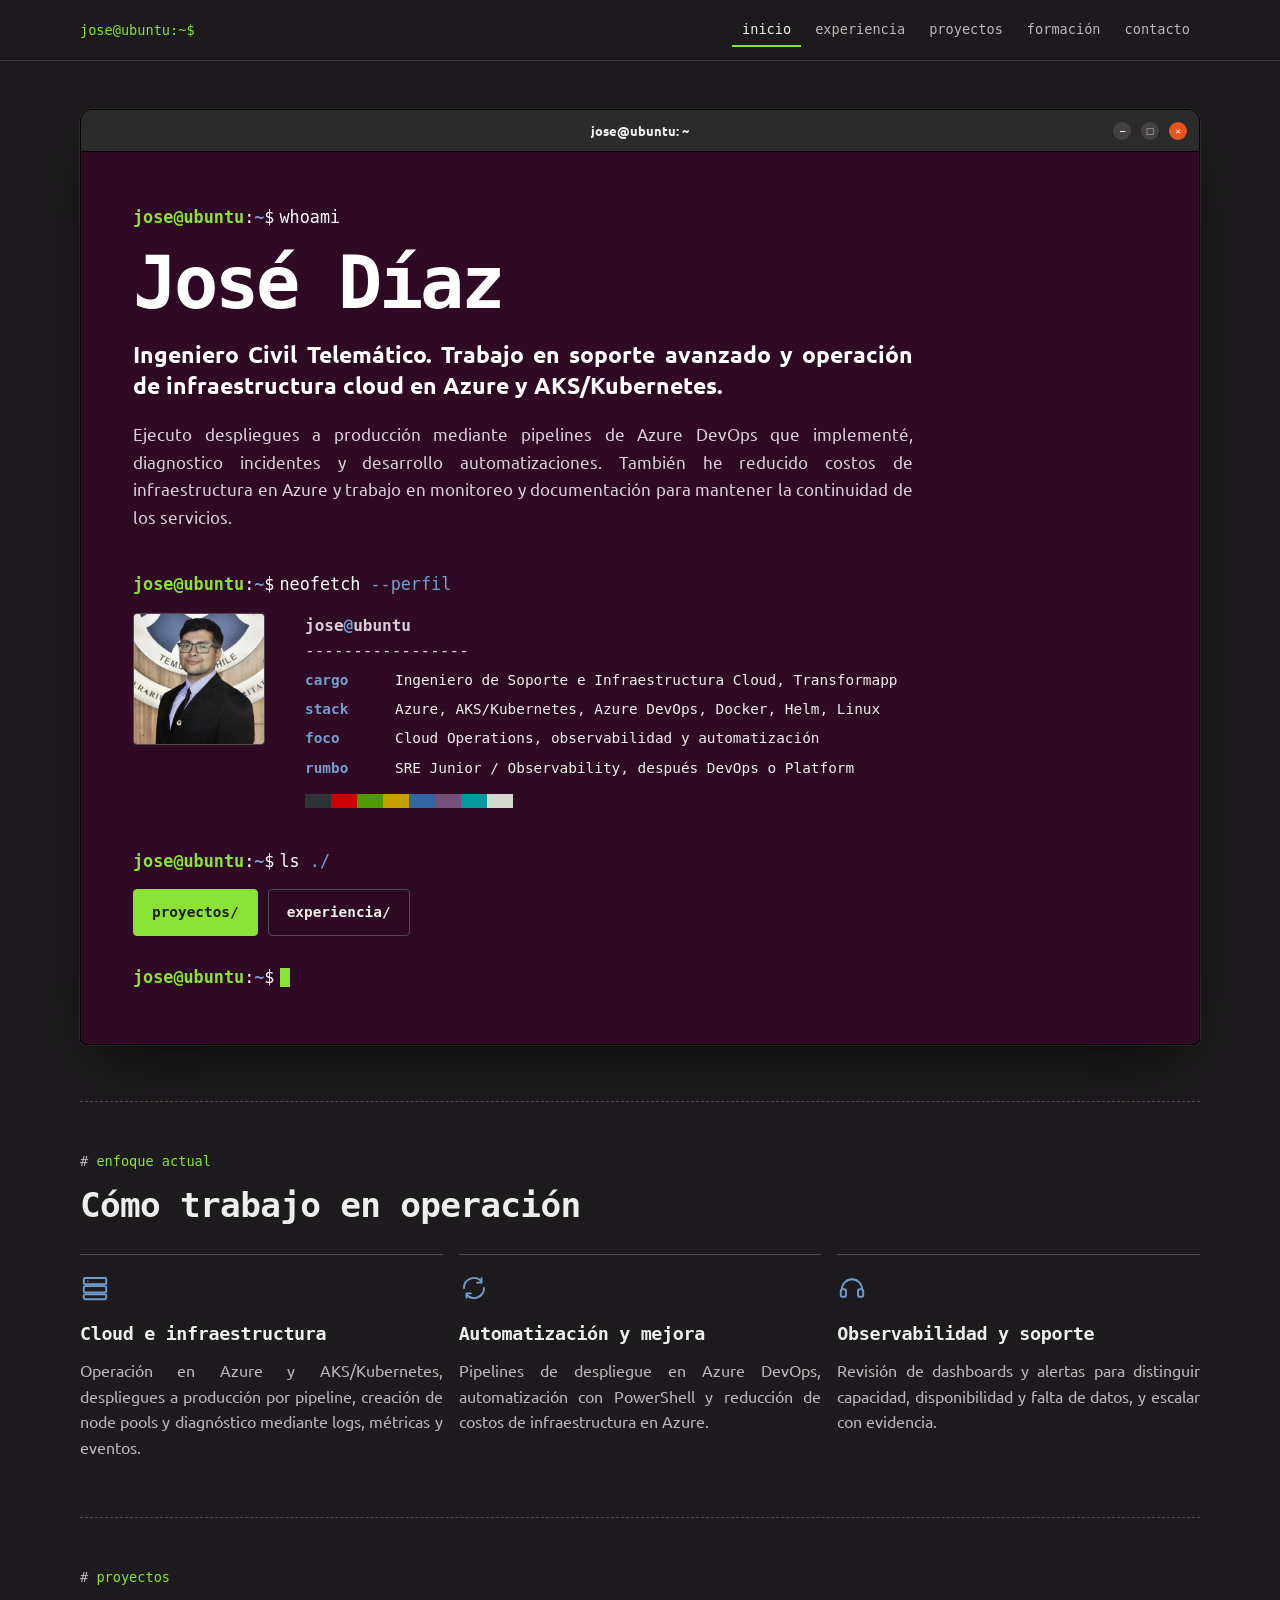
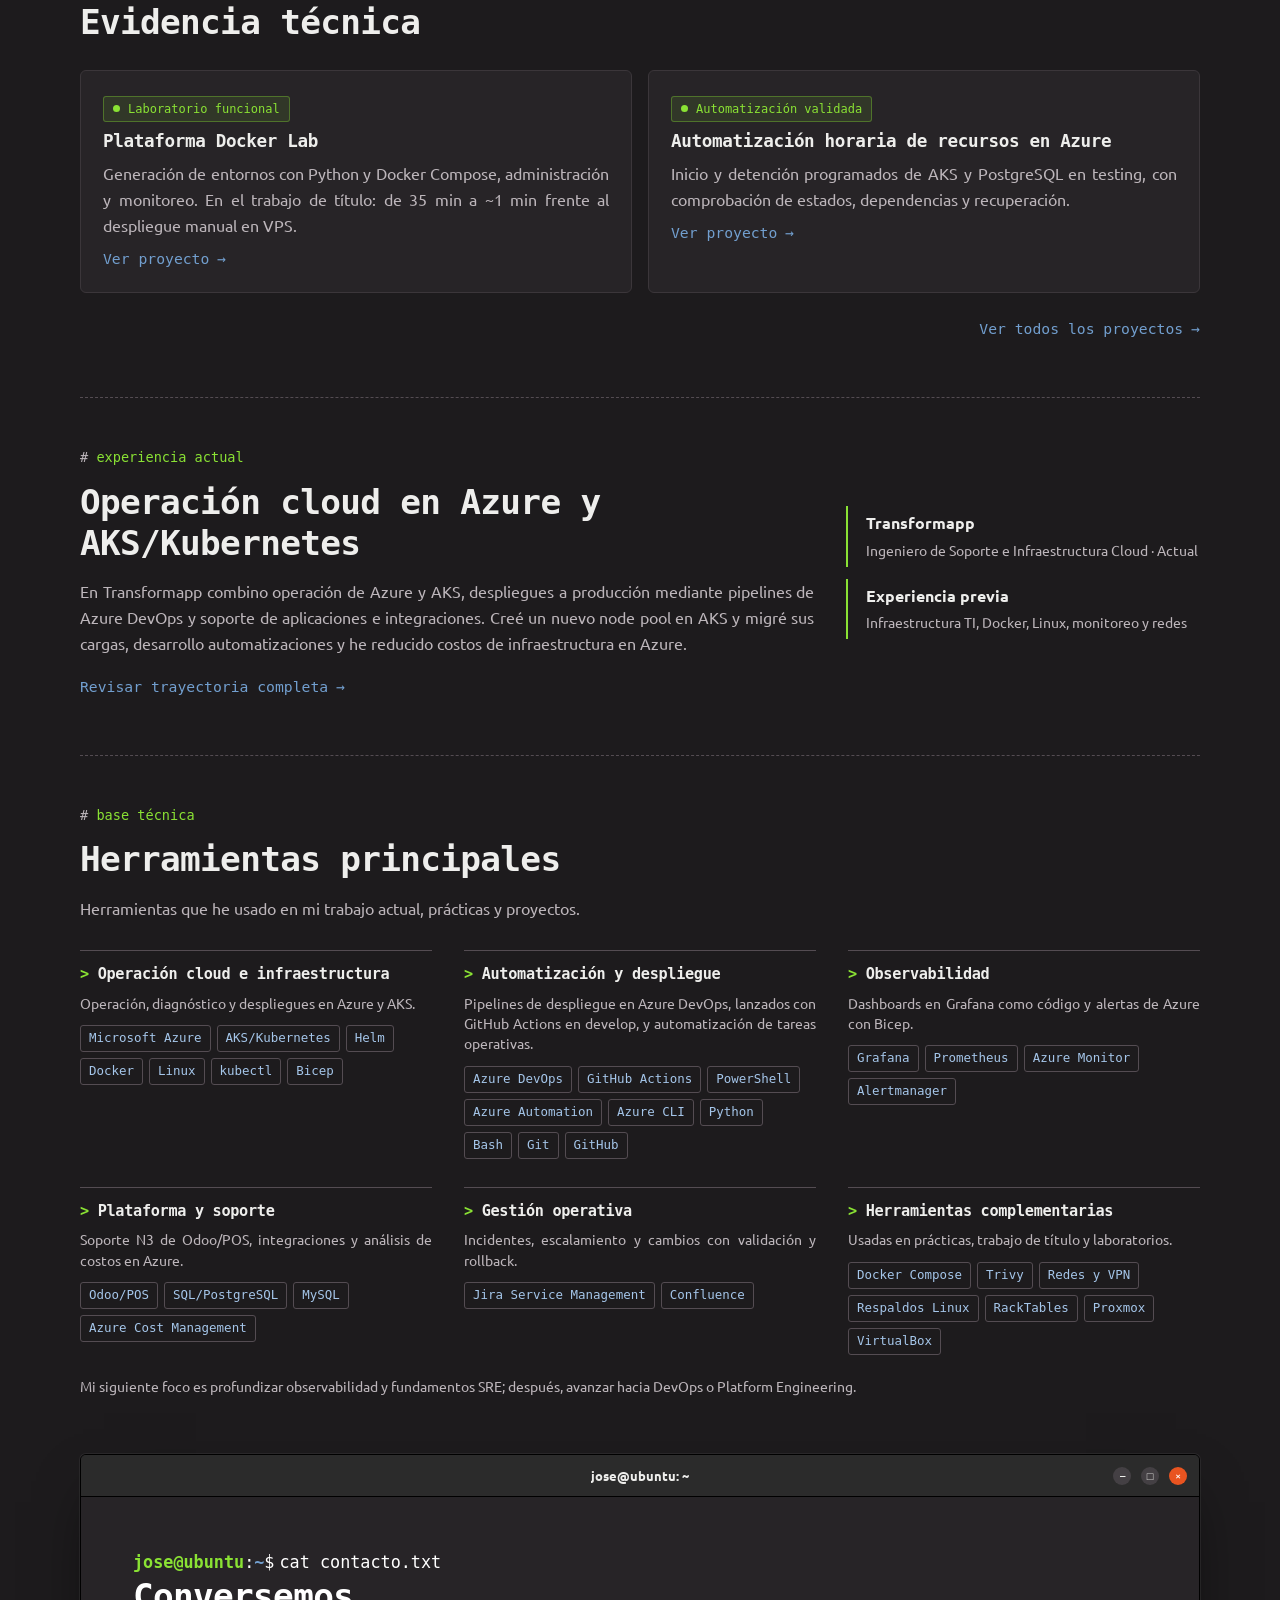
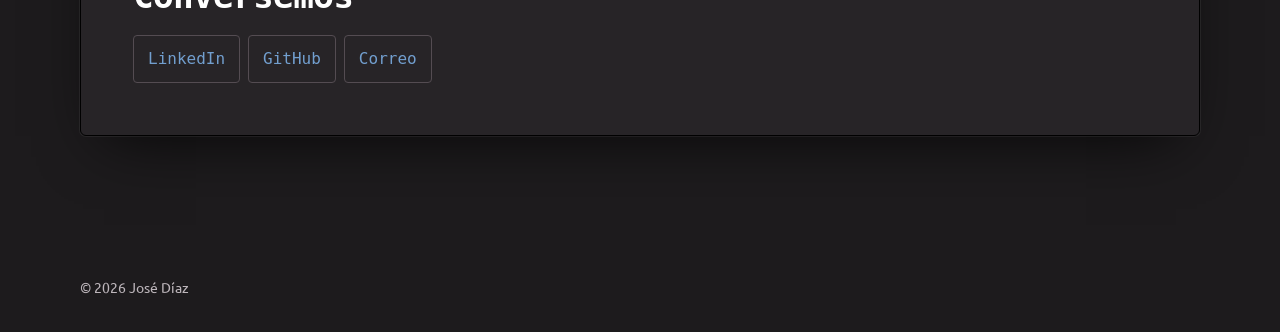
==== commit 158dce26: "Precisa el uso de GitHub Actions en la experiencia El workflow de GitHub Actions lanza los pipelines" ====
--- a/index.html
+++ b/index.html
@@ -141,7 +141,7 @@
         </article>
         <article class="tech-group">
           <h3>Automatización y despliegue</h3>
-          <p>Pipelines de despliegue en Azure DevOps disparados con GitHub Actions, y automatización de tareas operativas.</p>
+          <p>Pipelines de despliegue en Azure DevOps, lanzados con GitHub Actions en develop, y automatización de tareas operativas.</p>
           <div class="core-tech-list">
             <span>Azure DevOps</span><span>GitHub Actions</span><span>PowerShell</span><span>Azure Automation</span><span>Azure CLI</span><span>Python</span><span>Bash</span><span>Git</span><span>GitHub</span>
           </div>
--- a/assets/styles.css
+++ b/assets/styles.css
@@ -818,6 +818,11 @@
   border-top: 1px solid var(--line-strong);
 }
 
+.tech-group h3::before {
+  content: "> ";
+  color: var(--prompt);
+}
+
 .tech-group h3 {
   margin-bottom: 8px;
   color: var(--ink);
@@ -993,6 +998,11 @@
 
 .timeline-item:has(.status-current) {
   border-left-color: var(--code-accent);
+}
+
+/* El cargo actual reacciona al pasar el mouse igual que los demás. */
+.timeline-item:has(.status-current):hover {
+  border-color: var(--line-strong);
 }
 
 .timeline-heading {
@@ -1841,13 +1851,14 @@
   background: var(--surface);
 }
 
+/* Párrafos y viñetas justificados en pantallas anchas; en móvil se mantienen a la izquierda
+   para evitar espacios grandes entre palabras. */
 @media (min-width: 761px) {
-  .timeline-item > p,
-  .project-summary,
-  .chapter-intro > p:not(.eyebrow),
-  .doc-hero .lead {
-    text-align: left;
+  main p:not(.term-cmd):not(.kicker):not(.eyebrow):not(.fetch-user):not(.fetch-rule):not(.summary-label),
+  main li {
+    text-align: justify;
     text-align-last: left;
+    hyphens: auto;
   }
 }
 
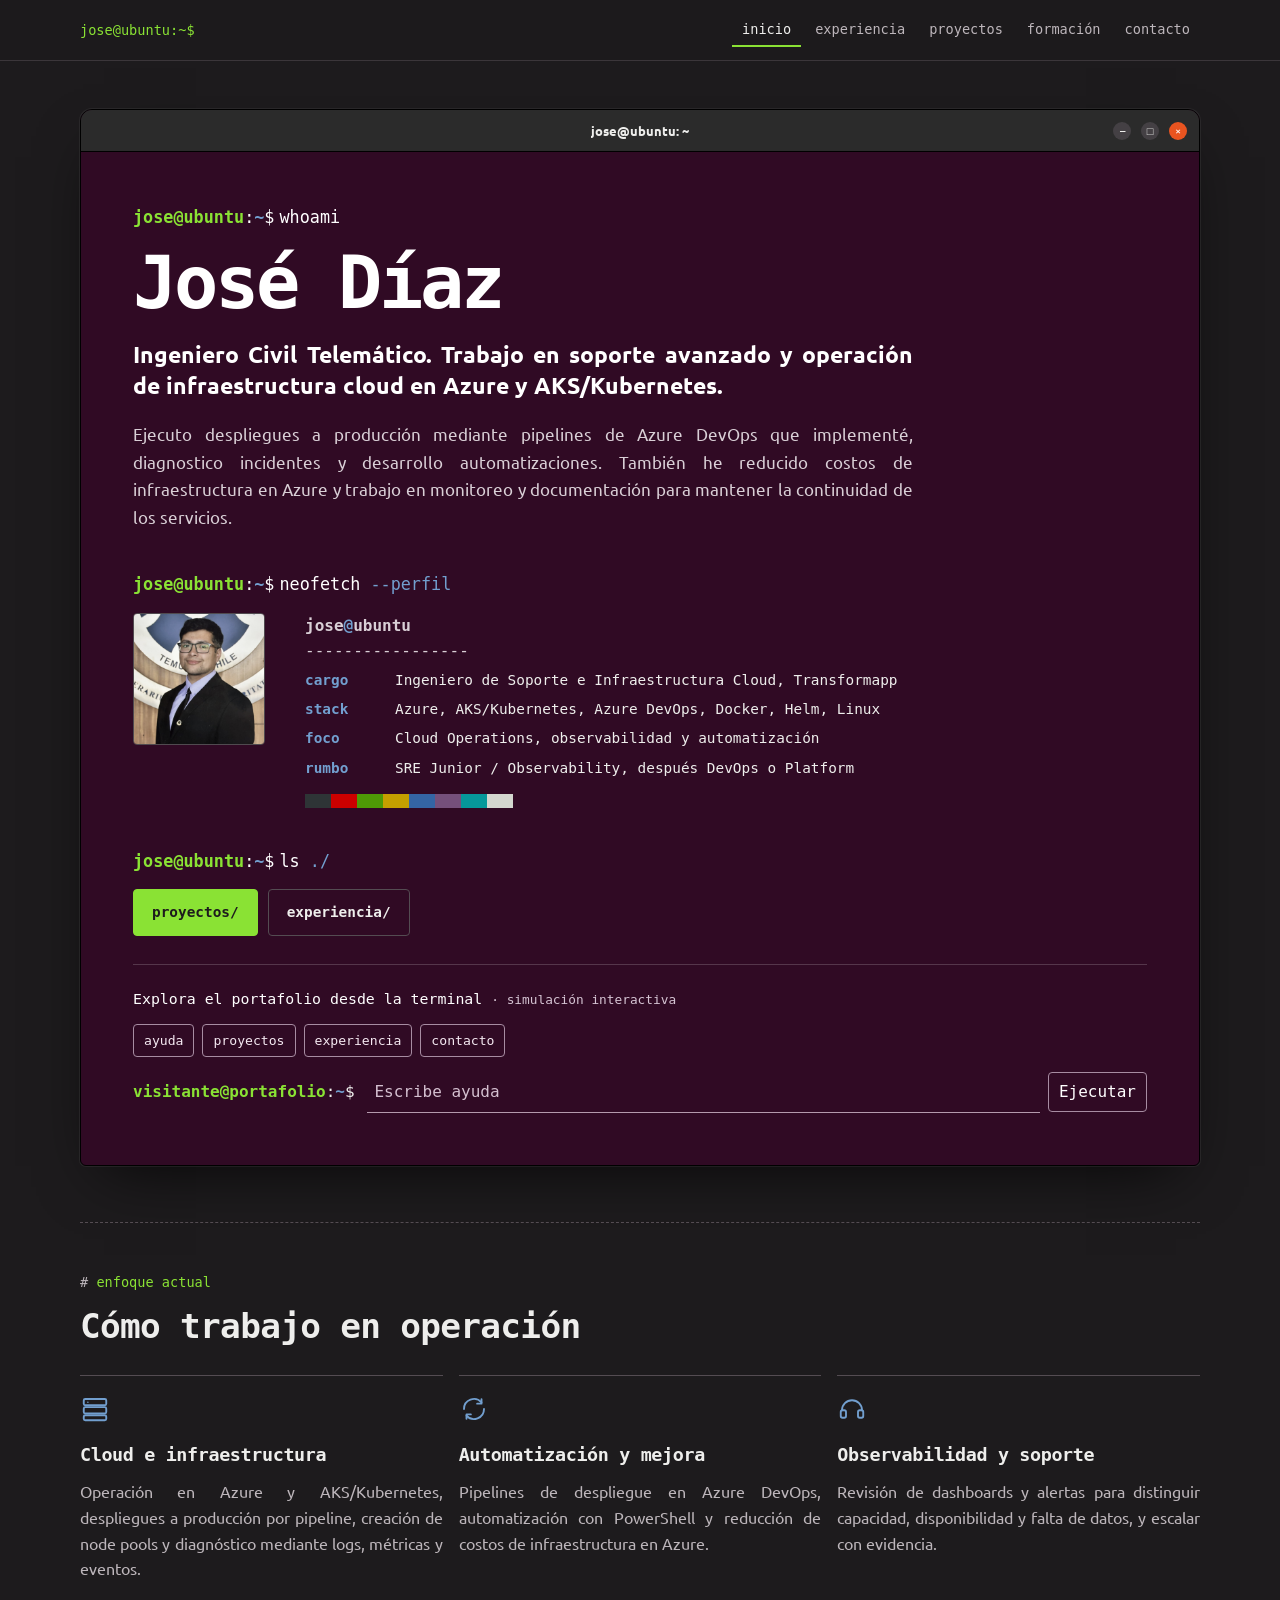
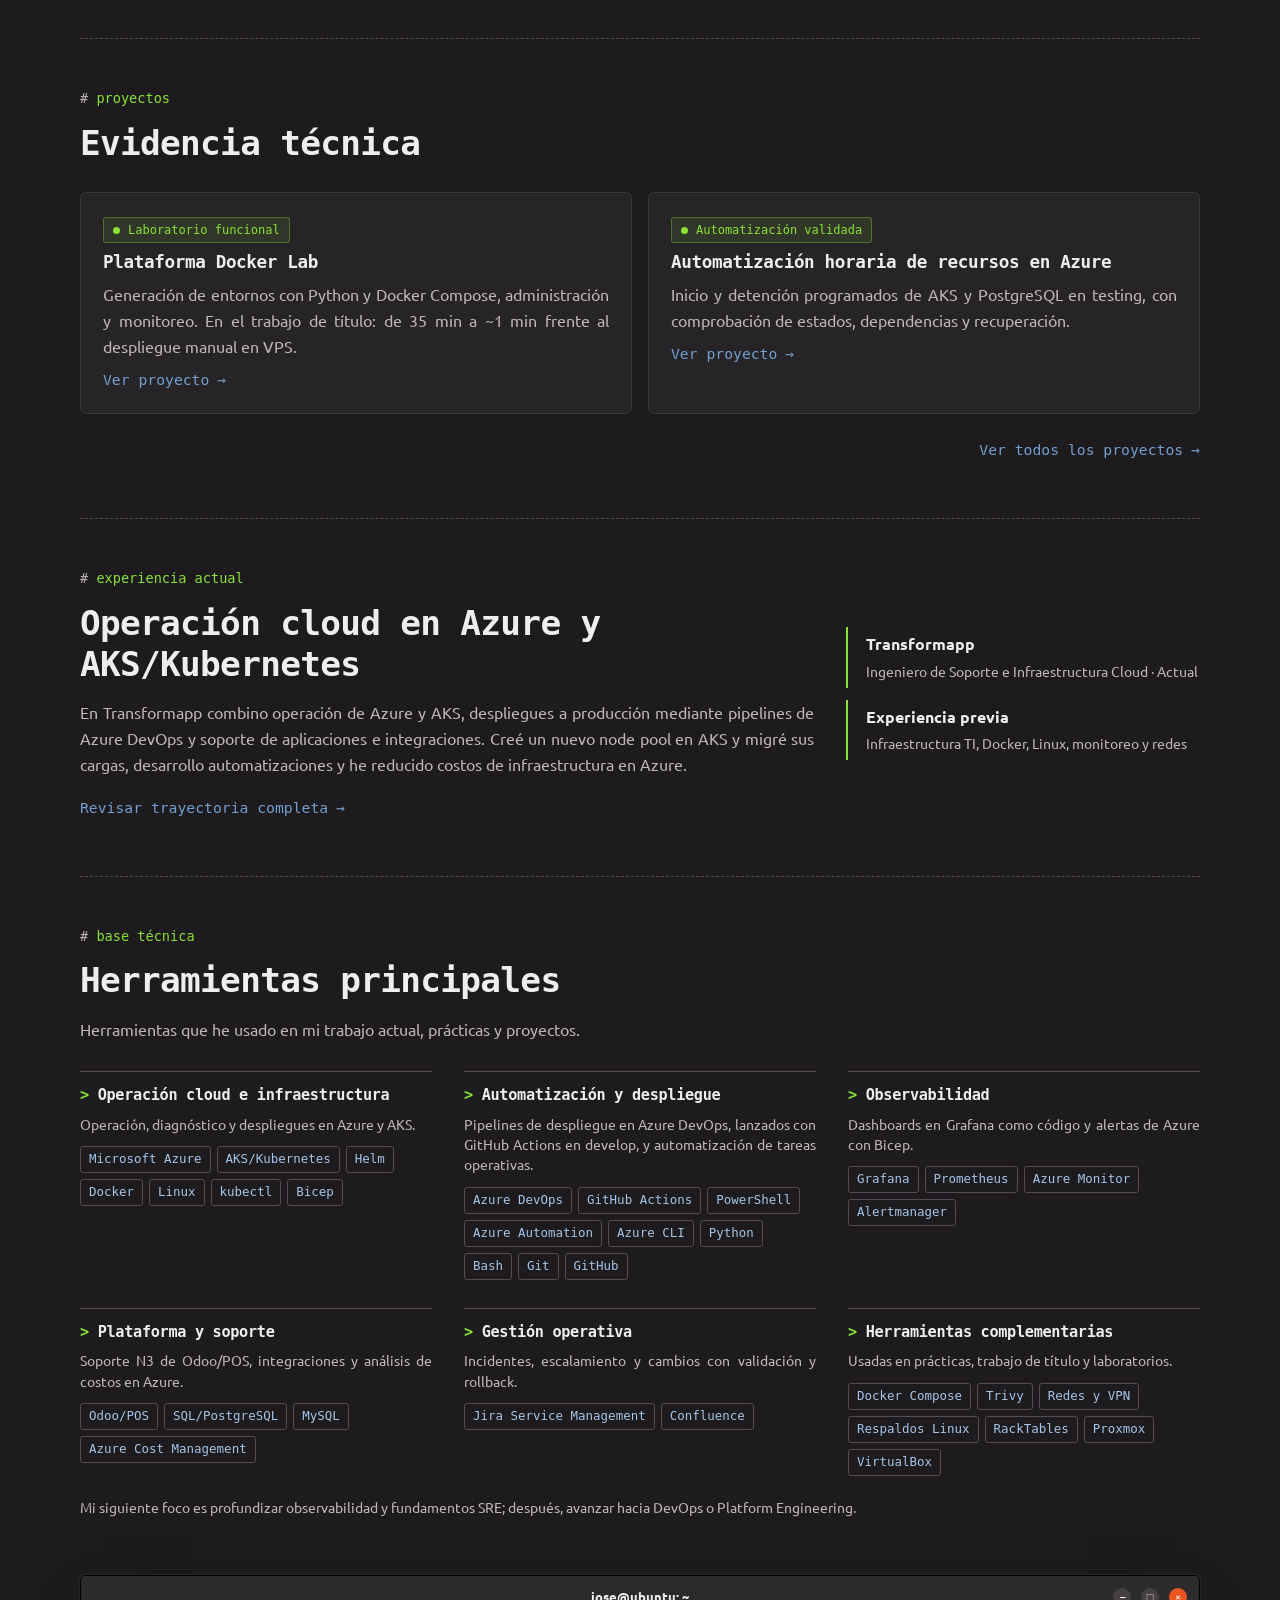
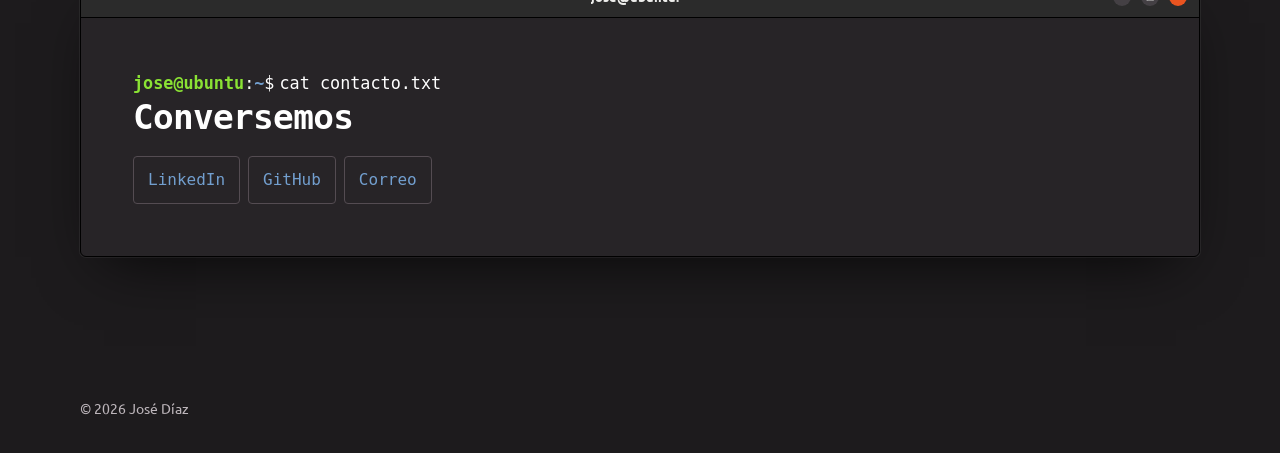
==== commit b601e70a: "Agrega consola interactiva al inicio" ====
--- a/index.html
+++ b/index.html
@@ -18,7 +18,7 @@
   <link rel="preconnect" href="https://fonts.googleapis.com" />
   <link rel="preconnect" href="https://fonts.gstatic.com" crossorigin />
   <link rel="stylesheet" href="https://fonts.googleapis.com/css2?family=Ubuntu:wght@400;500;700&family=Ubuntu+Mono:wght@400;700&display=swap" />
-  <link rel="stylesheet" href="assets/styles.css?v=20261105-ubuntu" />
+  <link rel="stylesheet" href="assets/styles.css?v=20261106-simple" />
 </head>
 <body>
   <header class="site-header">
@@ -62,7 +62,18 @@
           <a class="button secondary" href="experiencia.html">experiencia/</a>
           <!-- Integración de CV pendiente: confirmar publicación del teléfono personal antes de copiar el PDF activo a assets/cv/ y añadir su enlace relativo. -->
         </div>
-        <p class="term-cmd term-idle" aria-hidden="true"><span class="ps1" aria-hidden="true"><b>jose@ubuntu</b>:<i>~</i>$</span><span class="cursor"></span></p>
+        <div class="interactive-terminal" id="terminal-demo" hidden>
+          <p class="terminal-invitation">Explora el portafolio desde la terminal <span>· simulación interactiva</span></p>
+          <div class="terminal-shortcuts" aria-label="Comandos disponibles">
+            <button type="button" data-command="ayuda">ayuda</button><button type="button" data-command="proyectos">proyectos</button><button type="button" data-command="experiencia">experiencia</button><button type="button" data-command="contacto">contacto</button>
+          </div>
+          <div class="terminal-output" id="terminal-output" aria-live="polite" aria-atomic="true"></div>
+          <form id="terminal-form" autocomplete="off">
+            <label class="ps1" for="terminal-input"><b>visitante@portafolio</b>:<i>~</i>$ <span class="sr-only">Escribe un comando</span></label>
+            <input id="terminal-input" type="text" maxlength="60" placeholder="Escribe ayuda" spellcheck="false" />
+            <button type="submit">Ejecutar</button>
+          </form>
+        </div>
       </div>
     </section>
 
@@ -188,5 +199,6 @@
     </section>
   </main>
   <footer class="site-footer"><p>&copy; 2026 José Díaz</p></footer>
+  <script src="assets/terminal.js" defer></script>
 </body>
 </html>
--- a/assets/styles.css
+++ b/assets/styles.css
@@ -1854,11 +1854,21 @@
 /* Párrafos y viñetas justificados en pantallas anchas; en móvil se mantienen a la izquierda
    para evitar espacios grandes entre palabras. */
 @media (min-width: 761px) {
-  main p:not(.term-cmd):not(.kicker):not(.eyebrow):not(.fetch-user):not(.fetch-rule):not(.summary-label),
-  main li {
+  main :where(p:not(.term-cmd):not(.kicker):not(.eyebrow):not(.fetch-user):not(.fetch-rule):not(.summary-label)),
+  main :where(li) {
     text-align: justify;
     text-align-last: left;
     hyphens: auto;
+  }
+
+  /* Columnas angostas (pasos de flujo, fichas cortas): justificar abre espacios grandes. */
+  main .lane-steps li,
+  main .project-at-a-glance p,
+  main .case-overview p,
+  main .chapter-intro p,
+  main .learning-list li,
+  main .pipeline-grid p {
+    text-align: left;
   }
 }
 
@@ -2244,3 +2254,195 @@
     animation: none;
   }
 }
+
+/* ---------- Diagramas y maquetas de fichas de proyecto ---------- */
+.diagram {
+  margin: 0;
+  padding: clamp(18px, 3vw, 28px);
+  overflow-x: auto;
+  border: 1px solid var(--line);
+  border-radius: var(--radius);
+  background: var(--navy);
+}
+
+.diagram svg {
+  display: block;
+  width: 100%;
+  min-width: 640px;
+  height: auto;
+}
+
+.diagram figcaption {
+  margin-top: 14px;
+  color: var(--muted);
+  font-size: 0.85rem;
+}
+
+.d-box { fill: var(--surface-soft); stroke: var(--line-strong); stroke-width: 1.2; }
+.d-box-accent { fill: rgba(114, 159, 207, 0.12); stroke: var(--accent); stroke-width: 1.4; }
+.d-box-prompt { fill: rgba(138, 226, 52, 0.08); stroke: var(--prompt); stroke-width: 1.4; }
+.d-box-warn { fill: rgba(252, 233, 79, 0.08); stroke: var(--planned); stroke-width: 1.4; }
+.d-zone { fill: none; stroke: var(--line-strong); stroke-width: 1; stroke-dasharray: 5 5; }
+.d-title { fill: var(--ink); font-family: var(--code-font); font-size: 15px; font-weight: 700; }
+.d-text { fill: var(--muted); font-family: "Ubuntu", sans-serif; font-size: 12.5px; }
+.d-label { fill: var(--accent); font-family: var(--code-font); font-size: 12px; }
+.d-label-prompt { fill: var(--prompt); font-family: var(--code-font); font-size: 12px; }
+.d-label-warn { fill: var(--planned); font-family: var(--code-font); font-size: 12px; }
+.d-line { fill: none; stroke: var(--accent); stroke-width: 1.6; }
+.d-line-dash { fill: none; stroke: var(--prompt); stroke-width: 1.6; stroke-dasharray: 6 5; }
+.d-line-muted { fill: none; stroke: var(--line-strong); stroke-width: 1.4; }
+.d-arrow { fill: var(--accent); }
+.d-arrow-prompt { fill: var(--prompt); }
+
+/* Vista de etapas, como en Azure DevOps */
+.stage-view {
+  display: grid;
+  grid-template-columns: repeat(6, minmax(0, 1fr));
+  gap: 10px;
+}
+
+.stage {
+  position: relative;
+  padding: 14px 12px;
+  border: 1px solid var(--line-strong);
+  border-radius: var(--radius-small);
+  background: var(--surface-soft);
+}
+
+.stage::before {
+  display: inline-grid;
+  width: 18px;
+  height: 18px;
+  margin-bottom: 10px;
+  place-items: center;
+  border-radius: 50%;
+  background: var(--functional);
+  color: var(--on-accent);
+  content: "\2713";
+  font-size: 11px;
+  font-weight: 700;
+}
+
+.stage.is-gate::before { background: var(--planned); content: "\25CF"; font-size: 9px; }
+.stage.is-gate { border-color: var(--planned); }
+.stage strong { display: block; color: var(--ink); font-family: var(--code-font); font-size: 0.95rem; }
+.stage small { display: block; margin-top: 4px; color: var(--muted); font-size: 0.78rem; line-height: 1.4; }
+
+/* Maqueta del formulario "Run pipeline" */
+.mock-form {
+  max-width: 560px;
+  overflow: hidden;
+  border: 1px solid var(--line-strong);
+  border-radius: var(--radius);
+  background: var(--surface);
+}
+
+.mock-form-head {
+  padding: 12px 18px;
+  border-bottom: 1px solid var(--line);
+  background: var(--surface-soft);
+  color: var(--ink);
+  font-weight: 700;
+}
+
+.mock-form-body { display: grid; gap: 14px; padding: 18px; }
+.mock-field span { display: block; margin-bottom: 6px; color: var(--muted); font-size: 0.82rem; }
+
+.mock-select {
+  display: flex;
+  justify-content: space-between;
+  padding: 9px 12px;
+  border: 1px solid var(--line-strong);
+  border-radius: 4px;
+  background: var(--bg);
+  color: var(--ink);
+  font-family: var(--code-font);
+  font-size: 0.9rem;
+}
+
+.mock-select::after { color: var(--muted); content: "\25BE"; }
+.mock-checks { display: flex; flex-wrap: wrap; gap: 6px; }
+
+.mock-checks i {
+  padding: 5px 9px;
+  border: 1px solid var(--line-strong);
+  border-radius: 4px;
+  color: var(--muted);
+  font-family: var(--code-font);
+  font-size: 0.82rem;
+  font-style: normal;
+}
+
+.mock-checks i.on { border-color: var(--prompt); color: var(--prompt); }
+.mock-checks i.on::before { content: "\2713  "; }
+
+.mock-run {
+  justify-self: end;
+  padding: 8px 16px;
+  border-radius: 4px;
+  background: var(--prompt);
+  color: var(--on-accent);
+  font-family: var(--code-font);
+  font-weight: 700;
+}
+
+.split-visual {
+  display: grid;
+  grid-template-columns: minmax(0, 1fr) minmax(0, 1fr);
+  gap: clamp(20px, 4vw, 40px);
+  align-items: center;
+}
+
+/* Grilla de pipelines */
+.pipeline-grid {
+  display: grid;
+  grid-template-columns: repeat(3, minmax(0, 1fr));
+  gap: 12px;
+}
+
+.pipeline-grid article {
+  padding: 16px;
+  border: 1px solid var(--line);
+  border-left: 3px solid var(--accent);
+  border-radius: var(--radius-small);
+  background: var(--surface);
+}
+
+.pipeline-grid h3 { margin-bottom: 6px; font-size: 1rem; }
+.pipeline-grid h3::before { color: var(--prompt); content: "\25B8  "; }
+.pipeline-grid p { margin: 0; font-size: 0.88rem; line-height: 1.5; }
+
+@media (max-width: 900px) {
+  .stage-view { grid-template-columns: repeat(3, minmax(0, 1fr)); }
+  .split-visual,
+  .pipeline-grid { grid-template-columns: 1fr; }
+}
+
+@media (max-width: 640px) {
+  .stage-view { grid-template-columns: repeat(2, minmax(0, 1fr)); }
+}
+
+.steps-list {
+  grid-template-columns: 1fr;
+  max-width: 820px;
+}
+
+/* Consola opcional de navegación, sin ejecución de comandos del sistema. */
+.interactive-terminal { margin-top: 28px; padding-top: 22px; border-top: 1px solid rgba(255,255,255,.18); font-family: var(--code-font); }
+.interactive-terminal[hidden] { display: none; }
+.terminal-body .terminal-invitation { margin: 0 0 12px; color: #fff; font-size: .93rem; }
+.terminal-invitation span { color: #d5c4d3; font-size: .8rem; }
+.terminal-shortcuts { display: flex; flex-wrap: wrap; gap: 8px; margin-bottom: 15px; }
+.terminal-shortcuts button { border: 1px solid #a78ca2; border-radius: 4px; padding: 5px 10px; background: transparent; color: #f5e9f2; font: inherit; font-size: .82rem; cursor: pointer; }
+.terminal-shortcuts button:hover, .terminal-shortcuts button:focus-visible { background: #f5e9f2; color: #2c1729; }
+.terminal-output:empty { display: none; }
+.terminal-output { margin-bottom: 14px; padding: 12px 14px; border-left: 2px solid #8ae234; background: rgba(0,0,0,.18); overflow-wrap: anywhere; }
+.terminal-body .terminal-output p { margin: 0 0 6px; color: #f4eaf2; font-size: .88rem; }
+.terminal-body .terminal-output .terminal-result-command { color: #a8e675; }
+.terminal-output a { color: #a8e675; font-size: .88rem; }
+#terminal-form { display: flex; align-items: center; flex-wrap: wrap; gap: 8px; }
+#terminal-form input { min-width: 120px; flex: 1; padding: 7px; border: 0; border-bottom: 1px solid #b49aad; background: transparent; color: #fff; font: inherit; }
+#terminal-form input::placeholder { color: #d4c0d0; }
+#terminal-form button { padding: 6px 10px; border: 1px solid #a78ca2; border-radius: 4px; background: transparent; color: #fff; font: inherit; cursor: pointer; }
+#terminal-form input:focus-visible, #terminal-form button:focus-visible, .terminal-shortcuts button:focus-visible { outline: 3px solid #f6d36f; outline-offset: 3px; }
+.interactive-terminal .sr-only { position: absolute; width: 1px; height: 1px; padding: 0; margin: -1px; overflow: hidden; clip: rect(0, 0, 0, 0); white-space: nowrap; border: 0; }
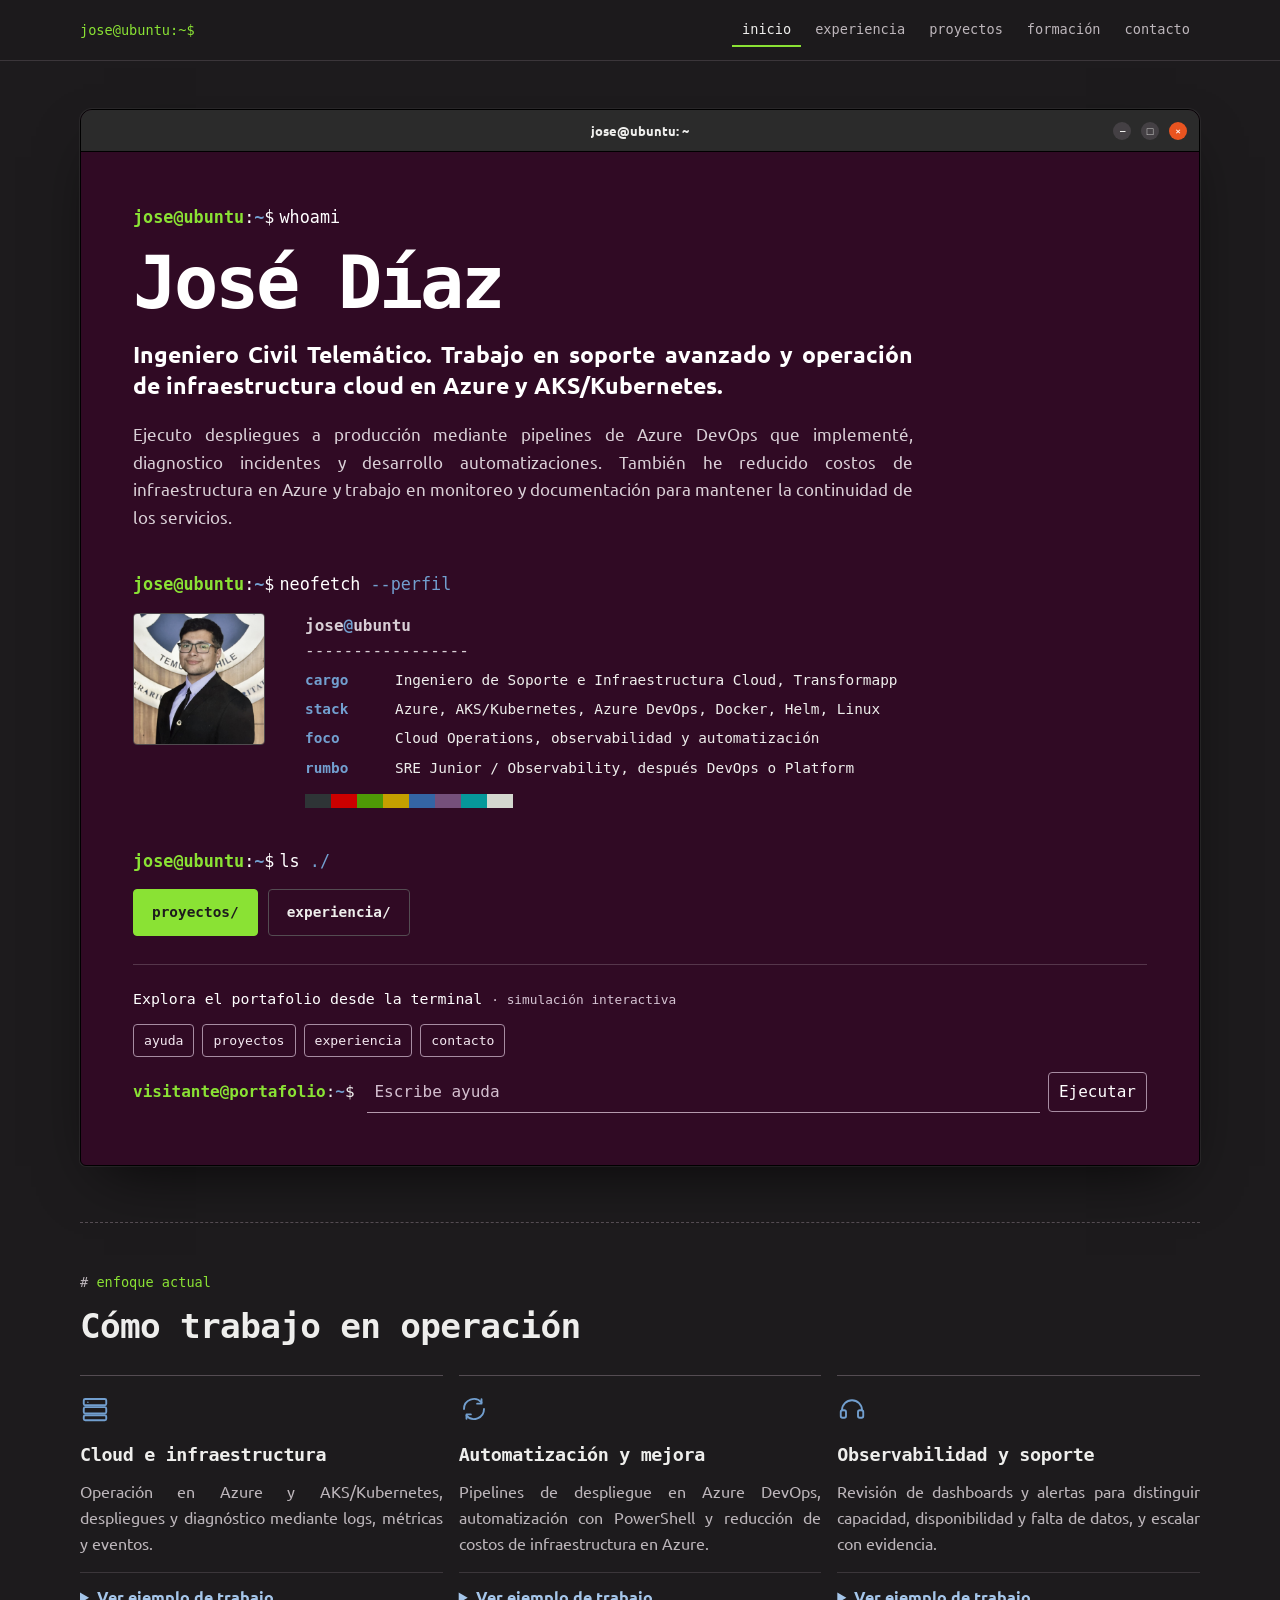
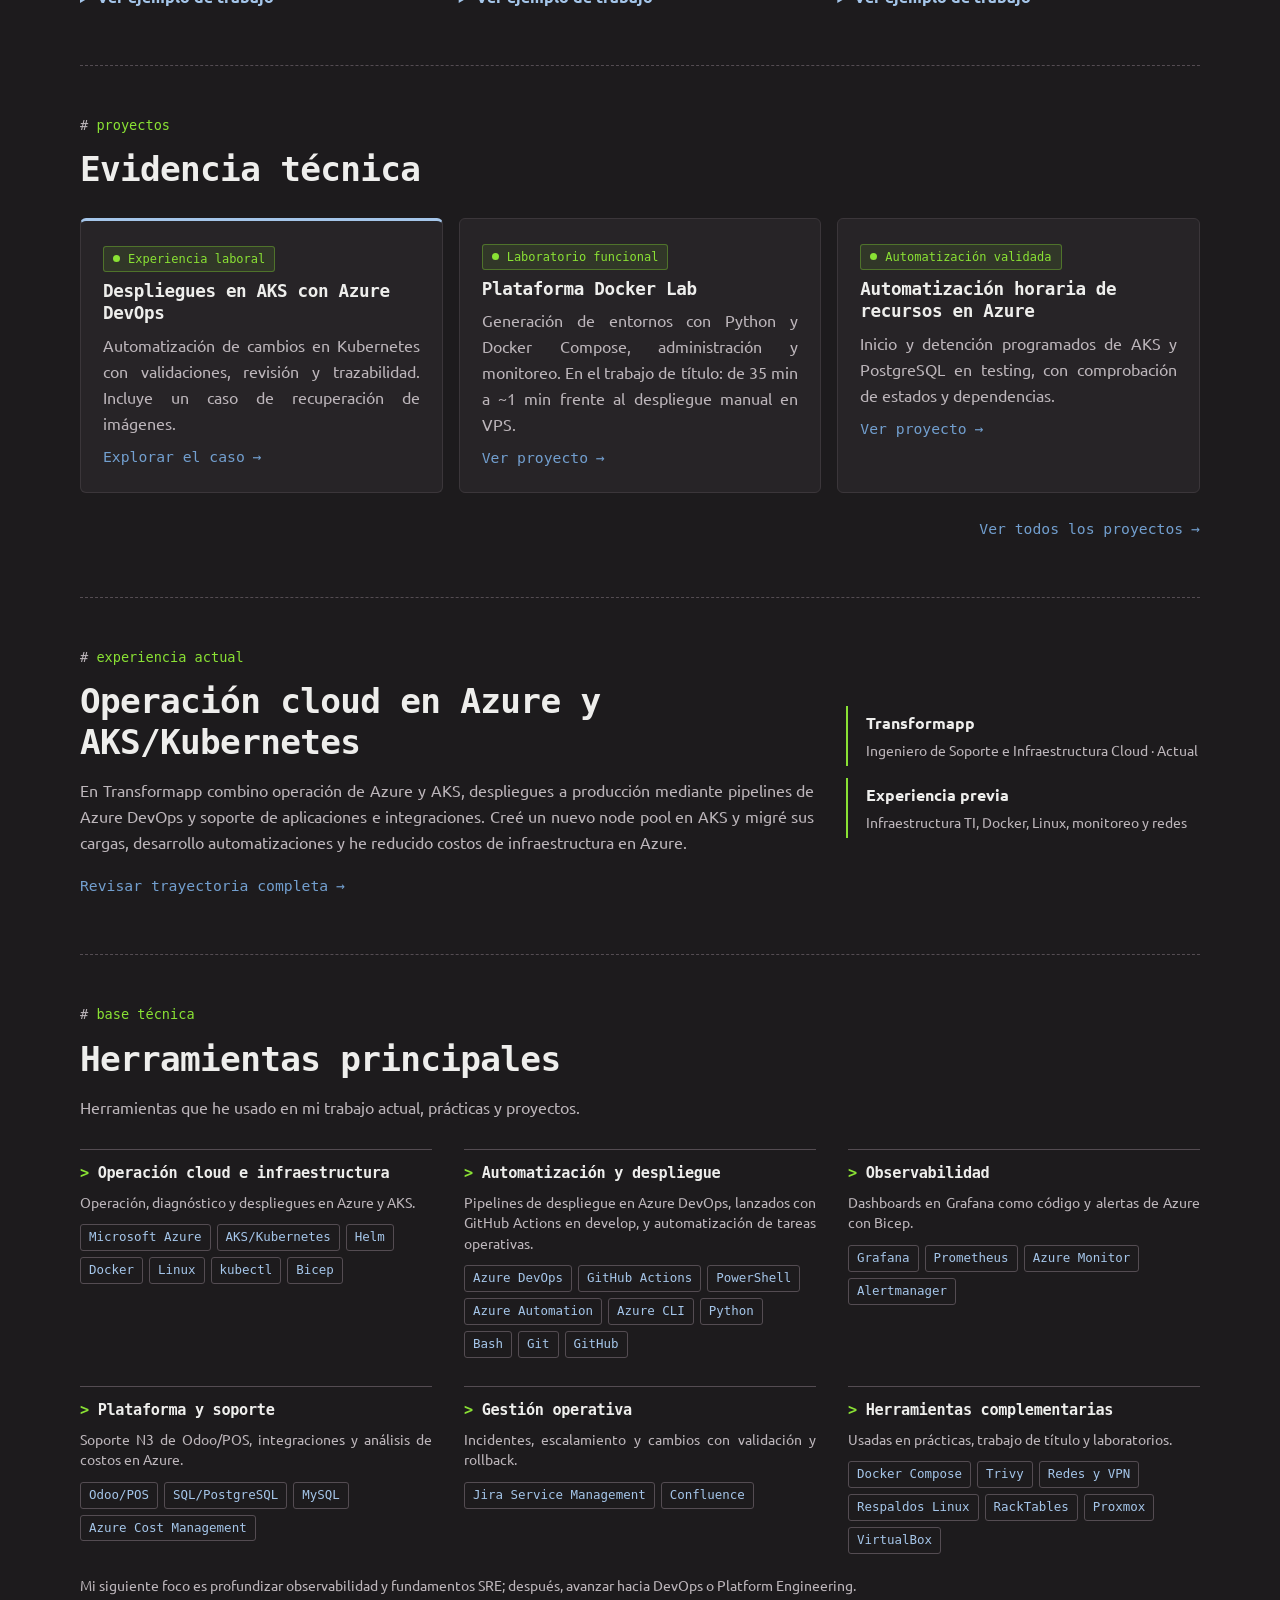
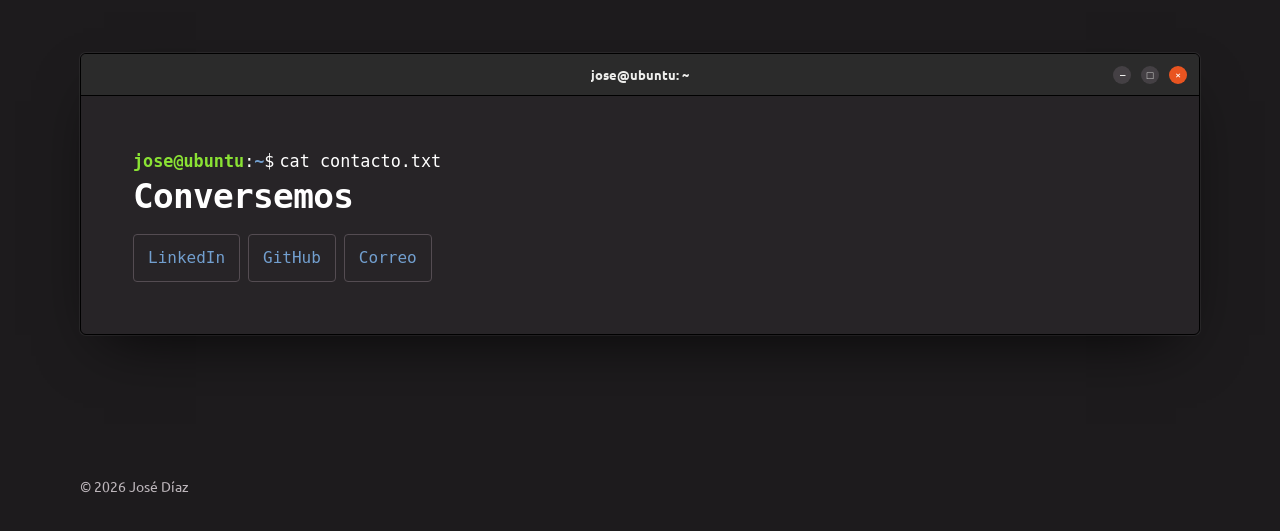
==== commit eb6b8484: "Mejora navegación e interacción del portafolio" ====
--- a/index.html
+++ b/index.html
@@ -18,7 +18,7 @@
   <link rel="preconnect" href="https://fonts.googleapis.com" />
   <link rel="preconnect" href="https://fonts.gstatic.com" crossorigin />
   <link rel="stylesheet" href="https://fonts.googleapis.com/css2?family=Ubuntu:wght@400;500;700&family=Ubuntu+Mono:wght@400;700&display=swap" />
-  <link rel="stylesheet" href="assets/styles.css?v=20261106-simple" />
+  <link rel="stylesheet" href="assets/styles.css?v=20261107-home" />
 </head>
 <body>
   <header class="site-header">
@@ -86,17 +86,20 @@
         <article>
           <span class="focus-icon" aria-hidden="true"><svg viewBox="0 0 24 24" fill="none" stroke="currentColor" stroke-width="1.5" stroke-linecap="round" stroke-linejoin="round"><rect x="3" y="4" width="18" height="5" rx="1.2"></rect><rect x="3" y="10.5" width="18" height="5" rx="1.2"></rect><rect x="3" y="17" width="18" height="4" rx="1.2"></rect><circle cx="6.3" cy="6.5" r="0.6" fill="currentColor" stroke="none"></circle></svg></span>
           <h3>Cloud e infraestructura</h3>
-          <p>Operación en Azure y AKS/Kubernetes, despliegues a producción por pipeline, creación de node pools y diagnóstico mediante logs, métricas y eventos.</p>
+          <p>Operación en Azure y AKS/Kubernetes, despliegues y diagnóstico mediante logs, métricas y eventos.</p>
+          <details class="focus-detail"><summary>Ver ejemplo de trabajo</summary><p>Creé un node pool en AKS y migré cargas; también reviso el estado de servicios y participo en validaciones después de cambios.</p><a href="experiencia.html">Conocer mi experiencia →</a></details>
         </article>
         <article>
           <span class="focus-icon" aria-hidden="true"><svg viewBox="0 0 24 24" fill="none" stroke="currentColor" stroke-width="1.5" stroke-linecap="round" stroke-linejoin="round"><path d="M4 12a8 8 0 0 1 14-5.3"></path><path d="M18 4.2v3.5h-3.5"></path><path d="M20 12a8 8 0 0 1-14 5.3"></path><path d="M6 19.8v-3.5h3.5"></path></svg></span>
           <h3>Automatización y mejora</h3>
           <p>Pipelines de despliegue en Azure DevOps, automatización con PowerShell y reducción de costos de infraestructura en Azure.</p>
+          <details class="focus-detail"><summary>Ver ejemplo de trabajo</summary><p>Desarrollé automatizaciones para iniciar y detener recursos de un ambiente de testing, considerando dependencias y estados.</p><a href="proyectos/automatizacion-costos-azure.html">Explorar el caso Azure →</a></details>
         </article>
         <article>
           <span class="focus-icon" aria-hidden="true"><svg viewBox="0 0 24 24" fill="none" stroke="currentColor" stroke-width="1.5" stroke-linecap="round" stroke-linejoin="round"><path d="M4 13a8 8 0 0 1 16 0"></path><rect x="3" y="13" width="4.2" height="6" rx="1.4"></rect><rect x="16.8" y="13" width="4.2" height="6" rx="1.4"></rect></svg></span>
           <h3>Observabilidad y soporte</h3>
           <p>Revisión de dashboards y alertas para distinguir capacidad, disponibilidad y falta de datos, y escalar con evidencia.</p>
+          <details class="focus-detail"><summary>Ver ejemplo de trabajo</summary><p>Trabajo con dashboards de Grafana como código y alertas de Azure para apoyar el diagnóstico y la continuidad operativa.</p><a href="experiencia.html">Ver experiencia en observabilidad →</a></details>
         </article>
       </div>
     </section>
@@ -107,6 +110,12 @@
         <h2>Evidencia técnica</h2>
       </div>
       <div class="project-teaser-grid">
+        <article class="project-teaser-card project-teaser-featured">
+          <div class="project-teaser-head"><span class="status status-functional">Experiencia laboral</span></div>
+          <h3>Despliegues en AKS con Azure DevOps</h3>
+          <p>Automatización de cambios en Kubernetes con validaciones, revisión y trazabilidad. Incluye un caso de recuperación de imágenes.</p>
+          <a class="text-link" href="proyectos/despliegues-aks.html">Explorar el caso <span aria-hidden="true">→</span></a>
+        </article>
         <article class="project-teaser-card">
           <div class="project-teaser-head"><span class="status status-functional">Laboratorio funcional</span></div>
           <h3>Plataforma Docker Lab</h3>
@@ -116,7 +125,7 @@
         <article class="project-teaser-card">
           <div class="project-teaser-head"><span class="status status-functional">Automatización validada</span></div>
           <h3>Automatización horaria de recursos en Azure</h3>
-          <p>Inicio y detención programados de AKS y PostgreSQL en testing, con comprobación de estados, dependencias y recuperación.</p>
+          <p>Inicio y detención programados de AKS y PostgreSQL en testing, con comprobación de estados y dependencias.</p>
           <a class="text-link" href="proyectos/automatizacion-costos-azure.html">Ver proyecto <span aria-hidden="true">→</span></a>
         </article>
       </div>
--- a/assets/styles.css
+++ b/assets/styles.css
@@ -2446,3 +2446,22 @@
 #terminal-form button { padding: 6px 10px; border: 1px solid #a78ca2; border-radius: 4px; background: transparent; color: #fff; font: inherit; cursor: pointer; }
 #terminal-form input:focus-visible, #terminal-form button:focus-visible, .terminal-shortcuts button:focus-visible { outline: 3px solid #f6d36f; outline-offset: 3px; }
 .interactive-terminal .sr-only { position: absolute; width: 1px; height: 1px; padding: 0; margin: -1px; overflow: hidden; clip: rect(0, 0, 0, 0); white-space: nowrap; border: 0; }
+
+/* Ejemplos desplegables y caso destacado en la portada. */
+.focus-detail { margin-top: 16px; padding-top: 13px; border-top: 1px solid var(--line); }
+.focus-detail summary { color: var(--accent-strong); cursor: pointer; font-weight: 700; line-height: 1.4; }
+.focus-detail summary:focus-visible { outline: 3px solid var(--accent-strong); outline-offset: 4px; }
+.focus-detail[open] summary { margin-bottom: 10px; }
+.focus-detail p { margin-bottom: 10px; }
+.focus-detail a { color: var(--accent-strong); font-weight: 700; }
+.project-teaser-featured { border-top: 3px solid var(--accent-strong); }
+@media (prefers-reduced-motion: no-preference) {
+  .focus-detail[open] p, .focus-detail[open] a { animation: home-detail-in .2s ease-out both; }
+  @keyframes home-detail-in { from { opacity: 0; transform: translateY(-4px); } to { opacity: 1; transform: translateY(0); } }
+}
+
+/* Una portada con tres casos y enlaces de evidencia visibles. */
+@media (min-width: 901px) {
+  .project-preview .project-teaser-grid { grid-template-columns: repeat(3, minmax(0, 1fr)); }
+}
+.experience-case-links { display: flex; flex-wrap: wrap; gap: 12px 24px; }
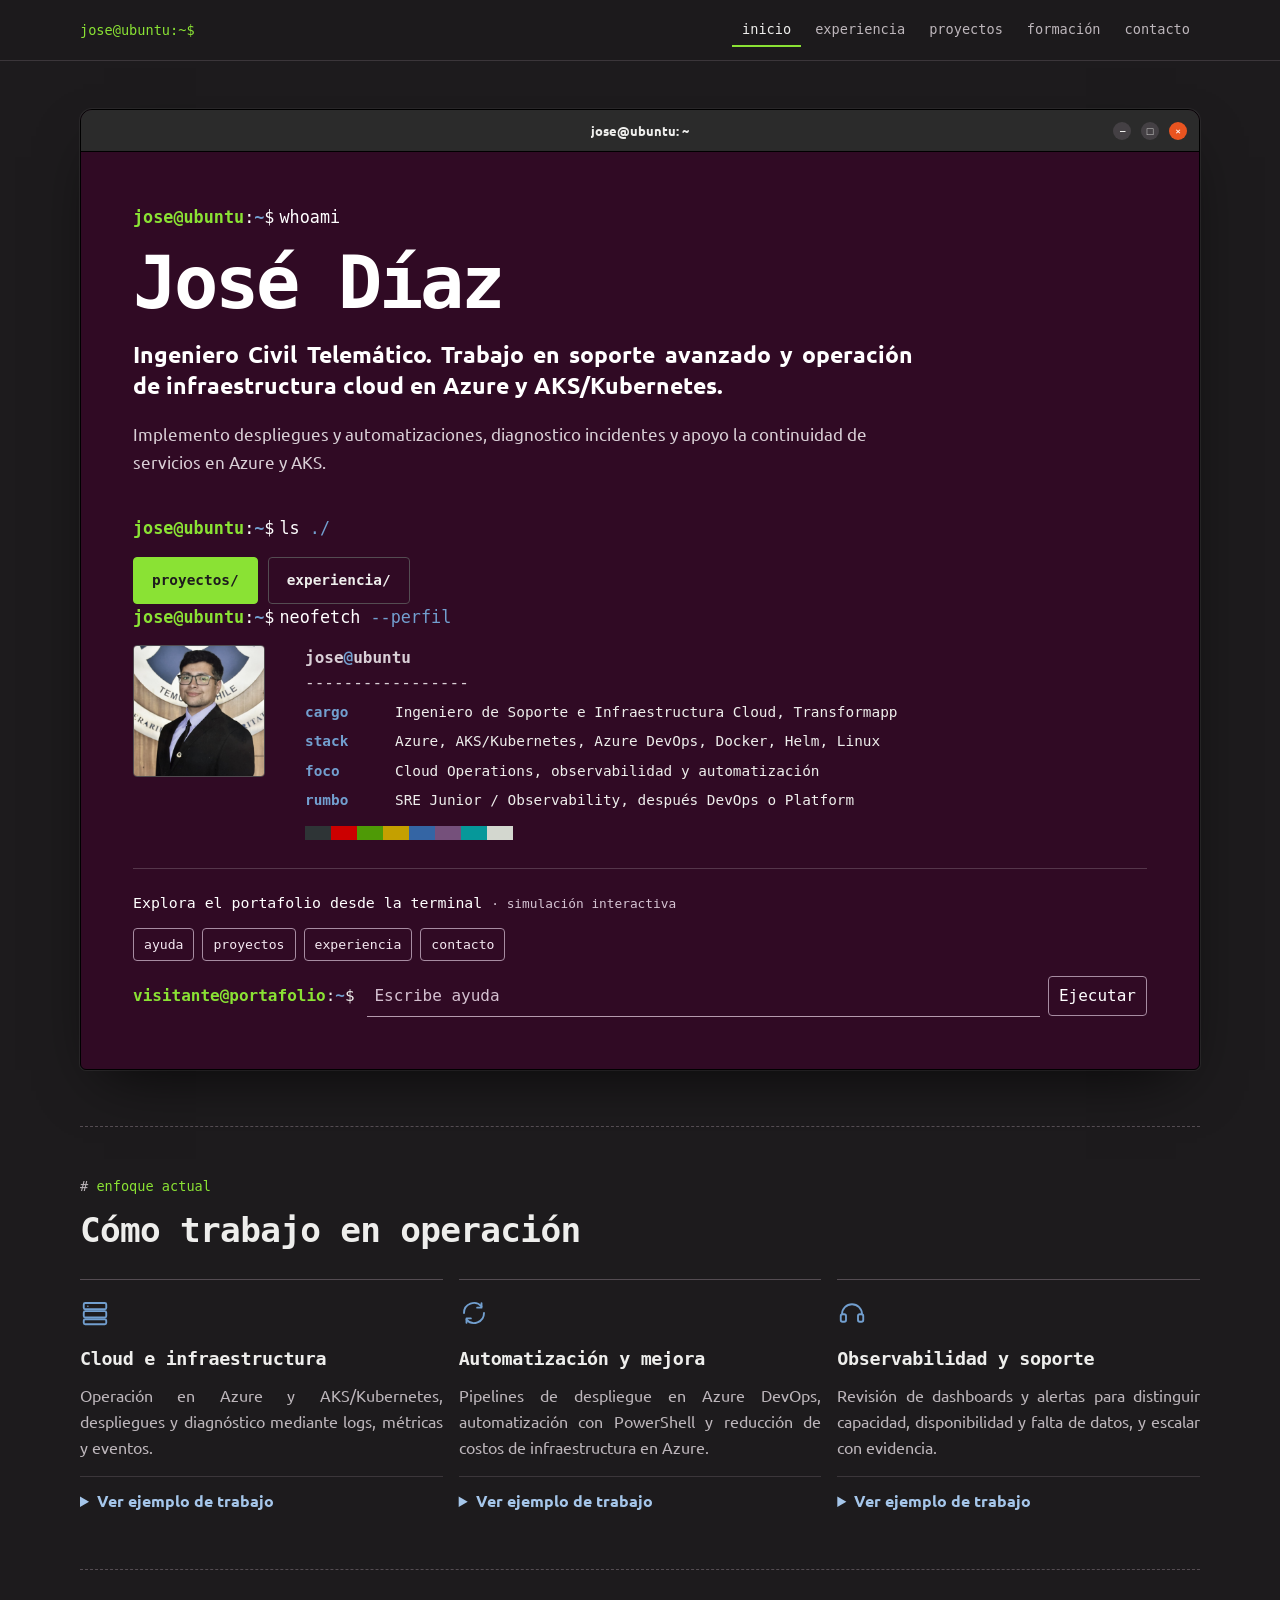
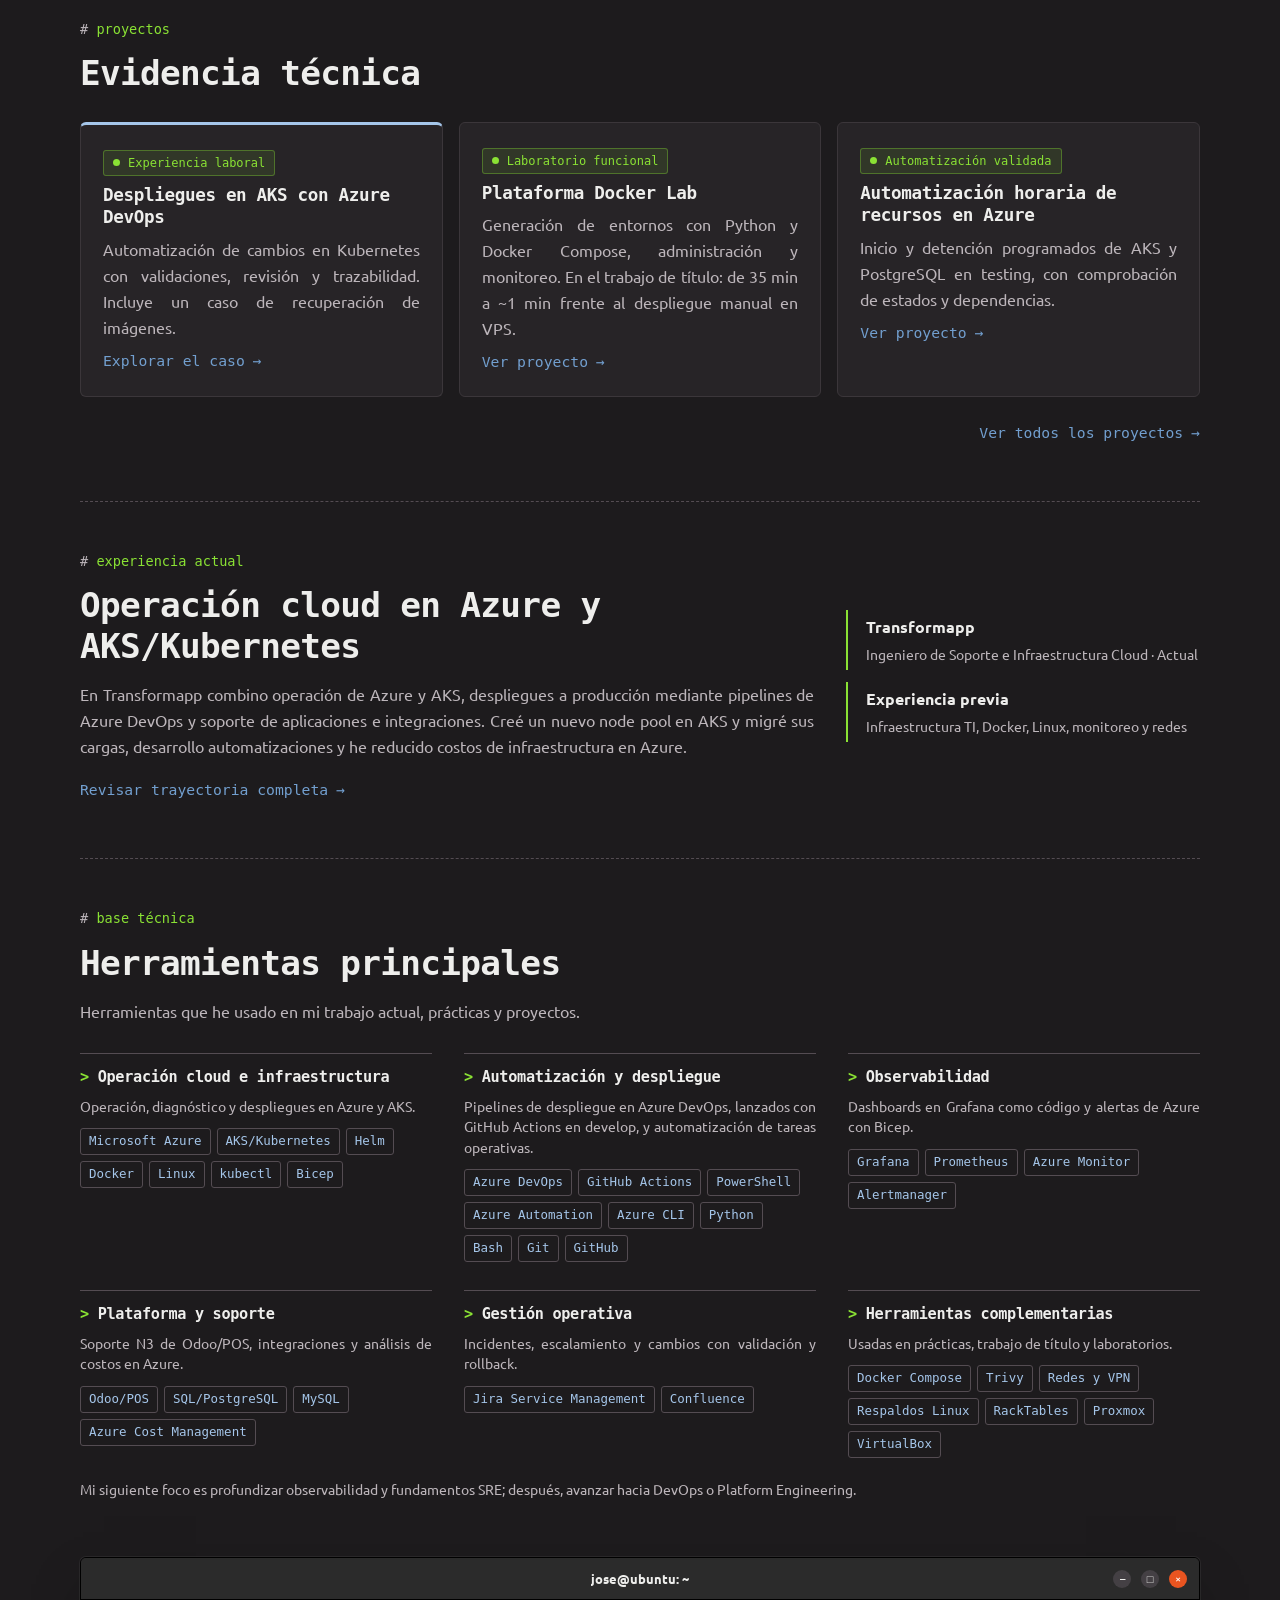
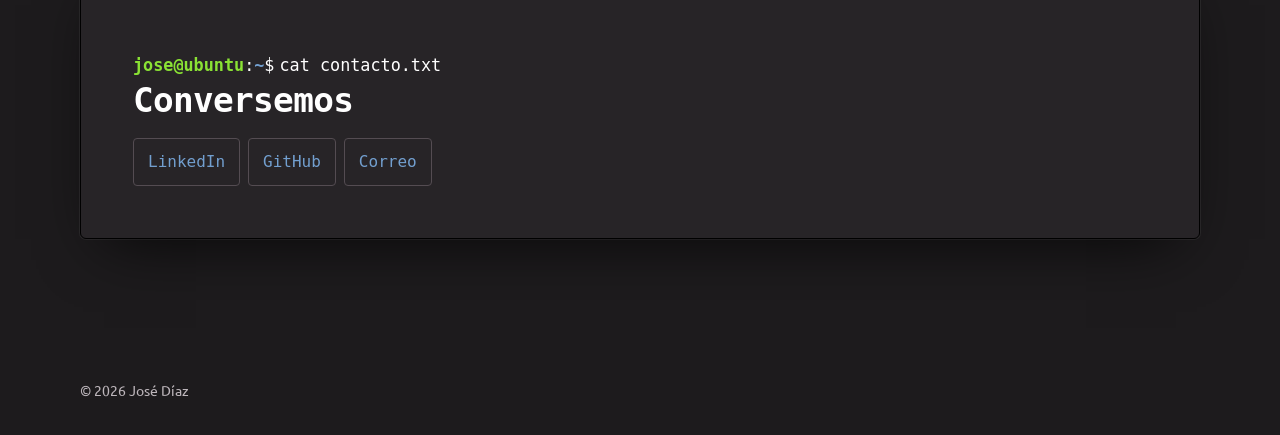
==== commit c175cd8e: "Mejora lectura y navegación inicial" ====
--- a/index.html
+++ b/index.html
@@ -18,7 +18,7 @@
   <link rel="preconnect" href="https://fonts.googleapis.com" />
   <link rel="preconnect" href="https://fonts.gstatic.com" crossorigin />
   <link rel="stylesheet" href="https://fonts.googleapis.com/css2?family=Ubuntu:wght@400;500;700&family=Ubuntu+Mono:wght@400;700&display=swap" />
-  <link rel="stylesheet" href="assets/styles.css?v=20261107-home" />
+  <link rel="stylesheet" href="assets/styles.css?v=20261107-home2" />
 </head>
 <body>
   <header class="site-header">
@@ -40,7 +40,13 @@
         <p class="term-cmd"><span class="ps1" aria-hidden="true"><b>jose@ubuntu</b>:<i>~</i>$</span>whoami</p>
         <h1 id="hero-name">José Díaz</h1>
         <p class="role">Ingeniero Civil Telemático. Trabajo en soporte avanzado y operación de infraestructura cloud en Azure y AKS/Kubernetes.</p>
-        <p class="lead">Ejecuto despliegues a producción mediante pipelines de Azure DevOps que implementé, diagnostico incidentes y desarrollo automatizaciones. También he reducido costos de infraestructura en Azure y trabajo en monitoreo y documentación para mantener la continuidad de los servicios.</p>
+        <p class="lead">Implemento despliegues y automatizaciones, diagnostico incidentes y apoyo la continuidad de servicios en Azure y AKS.</p>
+        <p class="term-cmd"><span class="ps1" aria-hidden="true"><b>jose@ubuntu</b>:<i>~</i>$</span>ls <span class="term-path">./</span></p>
+        <div class="hero-actions" aria-label="Enlaces principales">
+          <a class="button primary" href="proyectos.html">proyectos/</a>
+          <a class="button secondary" href="experiencia.html">experiencia/</a>
+          <!-- Integración de CV pendiente: confirmar publicación del teléfono personal antes de copiar el PDF activo a assets/cv/ y añadir su enlace relativo. -->
+        </div>
         <p class="term-cmd"><span class="ps1" aria-hidden="true"><b>jose@ubuntu</b>:<i>~</i>$</span>neofetch <span class="term-path">--perfil</span></p>
         <div class="fetch">
           <img class="avatar" src="assets/img/jose-diaz-avatar.png" alt="Foto de José Díaz" width="132" height="132" />
@@ -56,12 +62,6 @@
             <div class="fetch-palette" aria-hidden="true"><span style="background:#2e3436"></span><span style="background:#cc0000"></span><span style="background:#4e9a06"></span><span style="background:#c4a000"></span><span style="background:#3465a4"></span><span style="background:#75507b"></span><span style="background:#06989a"></span><span style="background:#d3d7cf"></span></div>
           </div>
         </div>
-        <p class="term-cmd"><span class="ps1" aria-hidden="true"><b>jose@ubuntu</b>:<i>~</i>$</span>ls <span class="term-path">./</span></p>
-        <div class="hero-actions" aria-label="Enlaces principales">
-          <a class="button primary" href="proyectos.html">proyectos/</a>
-          <a class="button secondary" href="experiencia.html">experiencia/</a>
-          <!-- Integración de CV pendiente: confirmar publicación del teléfono personal antes de copiar el PDF activo a assets/cv/ y añadir su enlace relativo. -->
-        </div>
         <div class="interactive-terminal" id="terminal-demo" hidden>
           <p class="terminal-invitation">Explora el portafolio desde la terminal <span>· simulación interactiva</span></p>
           <div class="terminal-shortcuts" aria-label="Comandos disponibles">
--- a/assets/styles.css
+++ b/assets/styles.css
@@ -2465,3 +2465,14 @@
   .project-preview .project-teaser-grid { grid-template-columns: repeat(3, minmax(0, 1fr)); }
 }
 .experience-case-links { display: flex; flex-wrap: wrap; gap: 12px 24px; }
+
+/* La presentación prioriza lectura y acceso temprano a proyectos. */
+.hero .terminal-body .lead { text-align: left; text-align-last: auto; }
+@media (max-width: 640px) {
+  .nav-links a { display: inline-flex; align-items: center; min-height: 44px; }
+  .hero .terminal-body > .hero-actions + .term-cmd { margin-top: 24px; }
+  .hero .fetch { grid-template-columns: auto minmax(0, 1fr); gap: 12px; align-items: start; }
+  .hero .fetch .avatar { width: 72px; height: 72px; }
+  .hero .fetch-info { font-size: .75rem; gap: 4px; }
+  .hero .fetch-palette span { width: 19px; height: 10px; }
+}
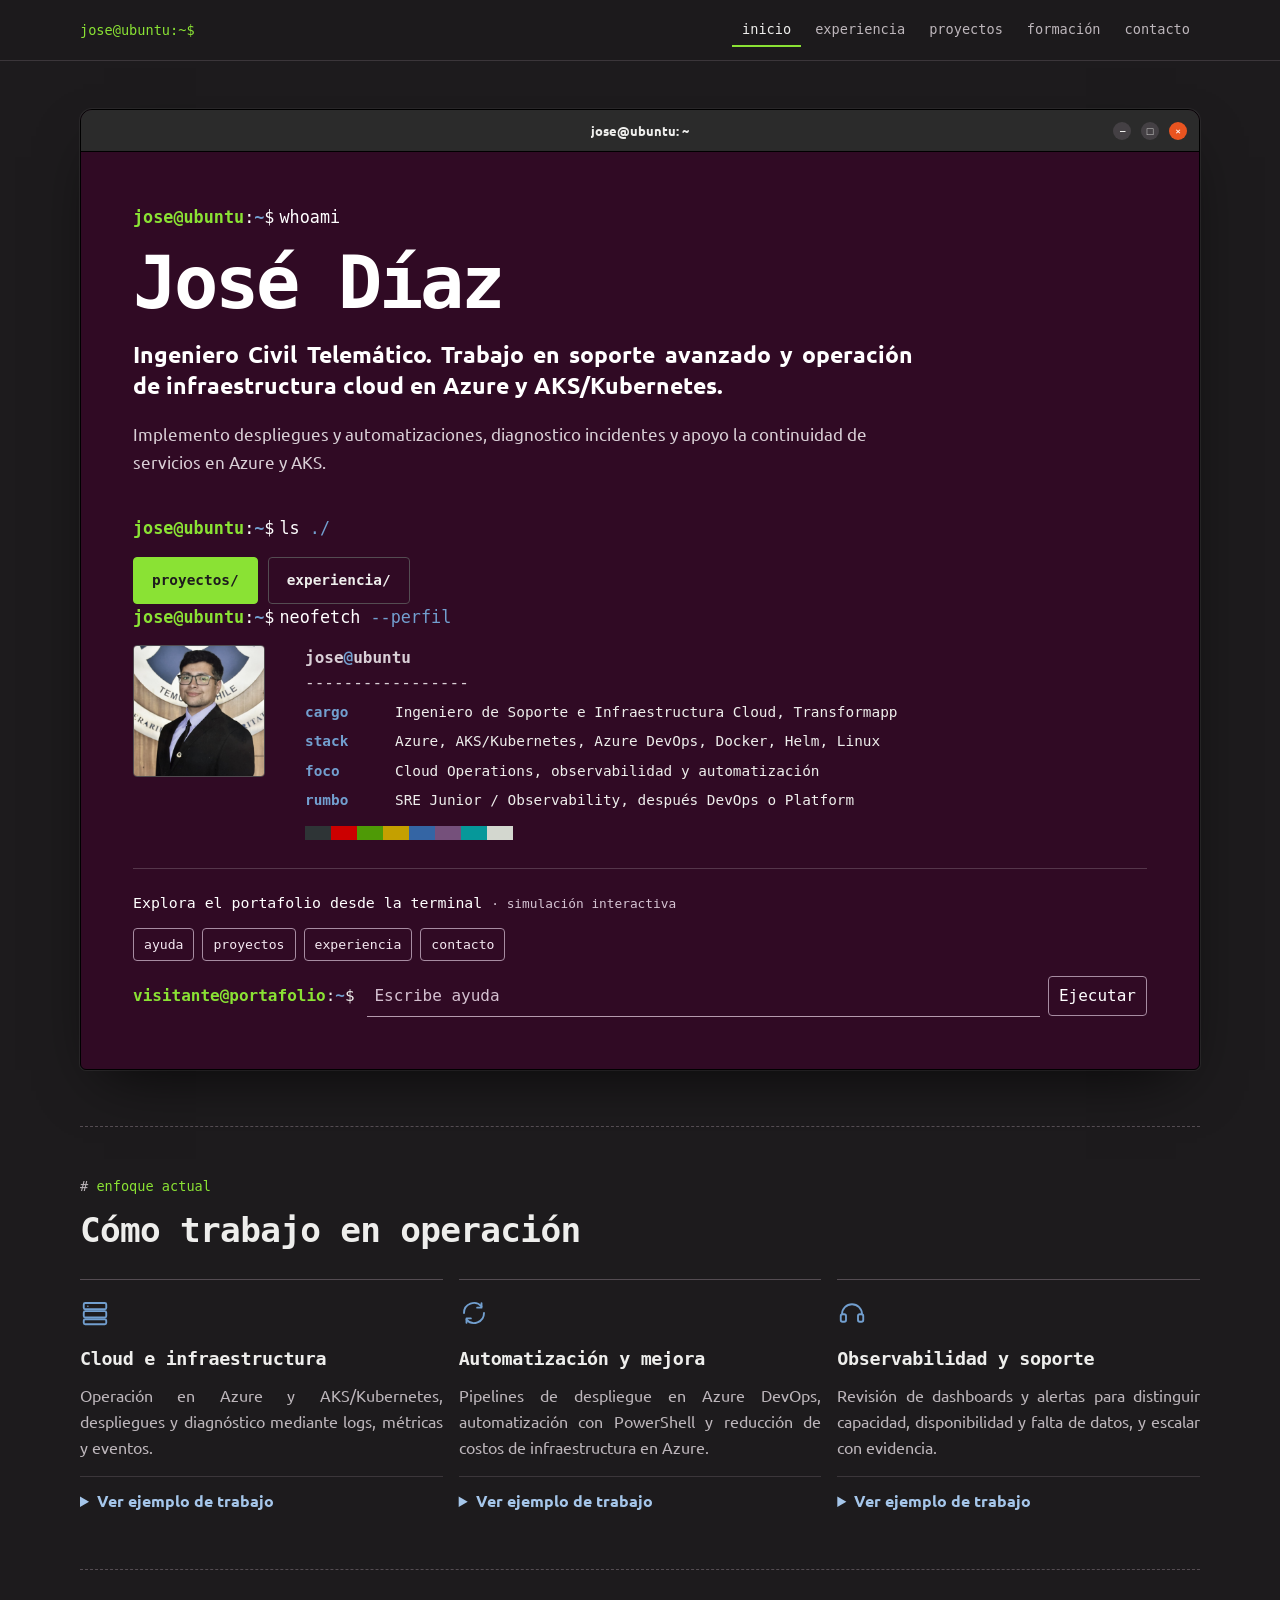
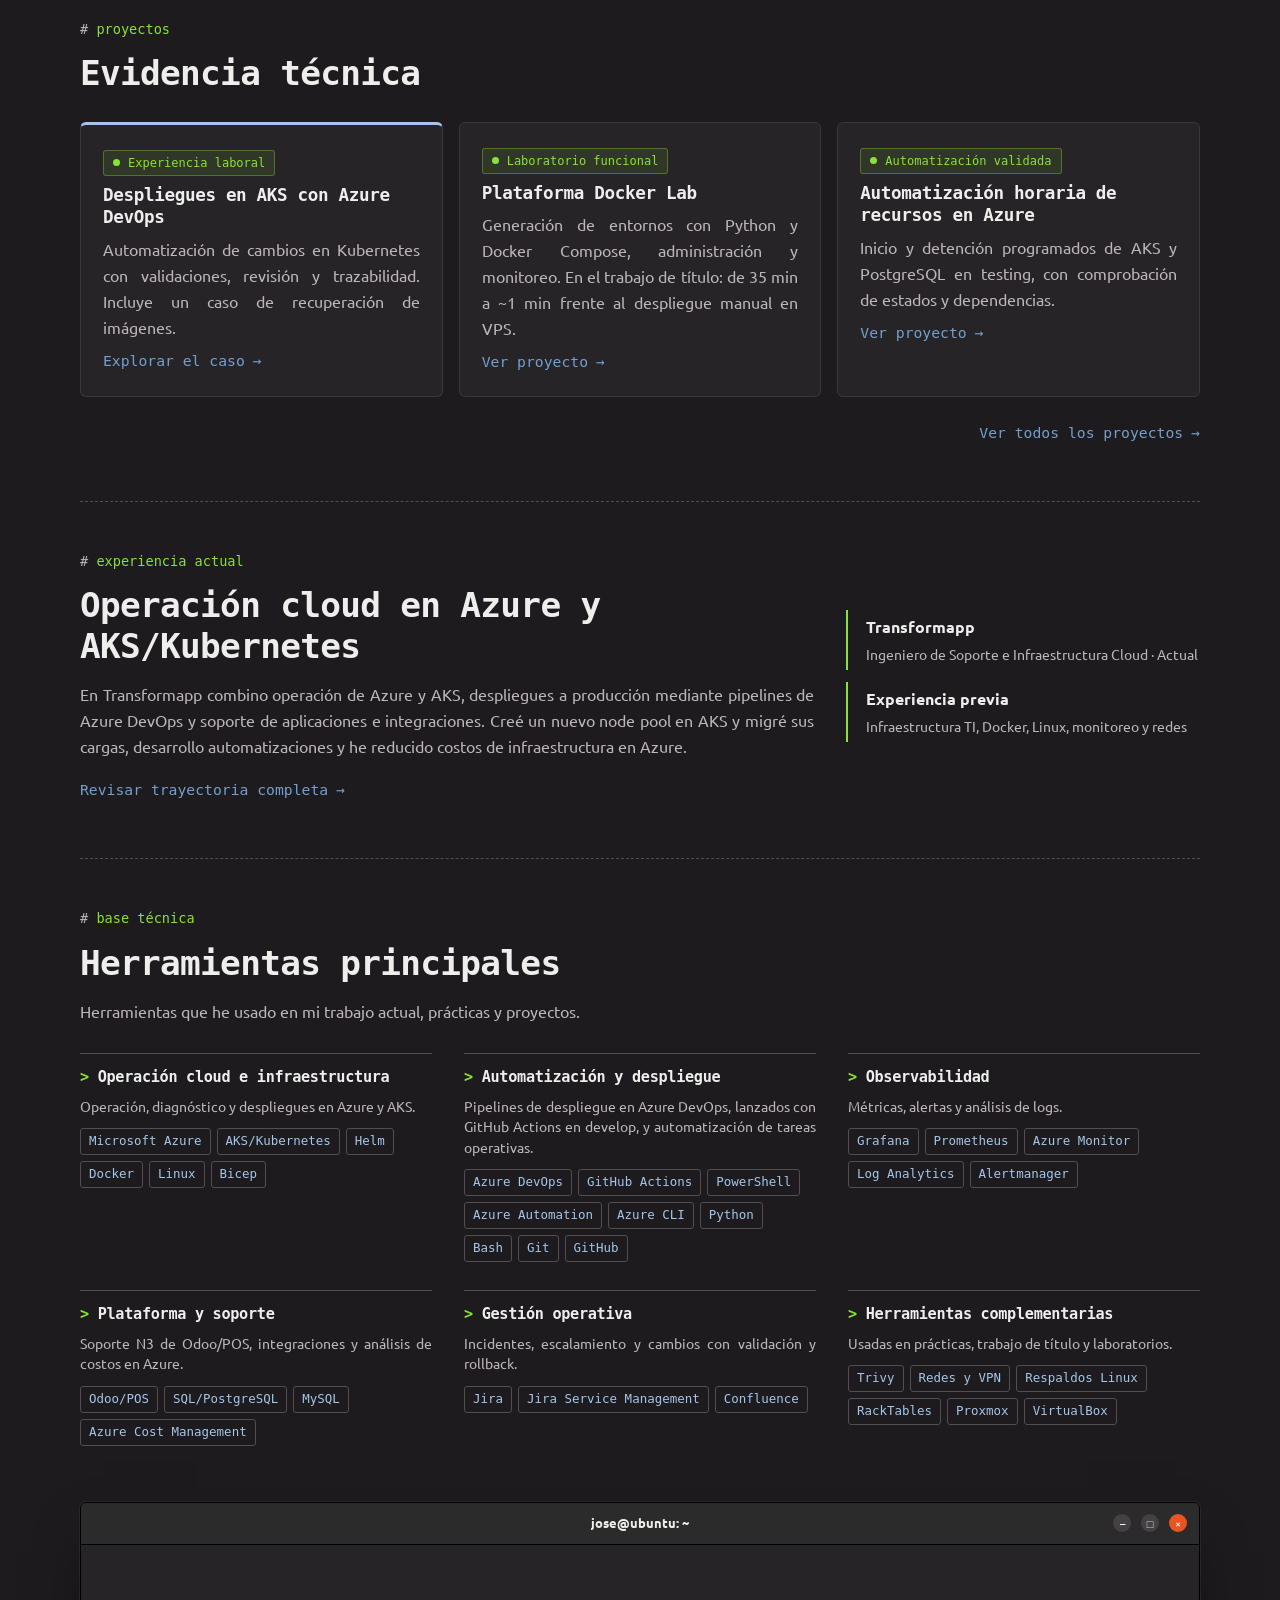
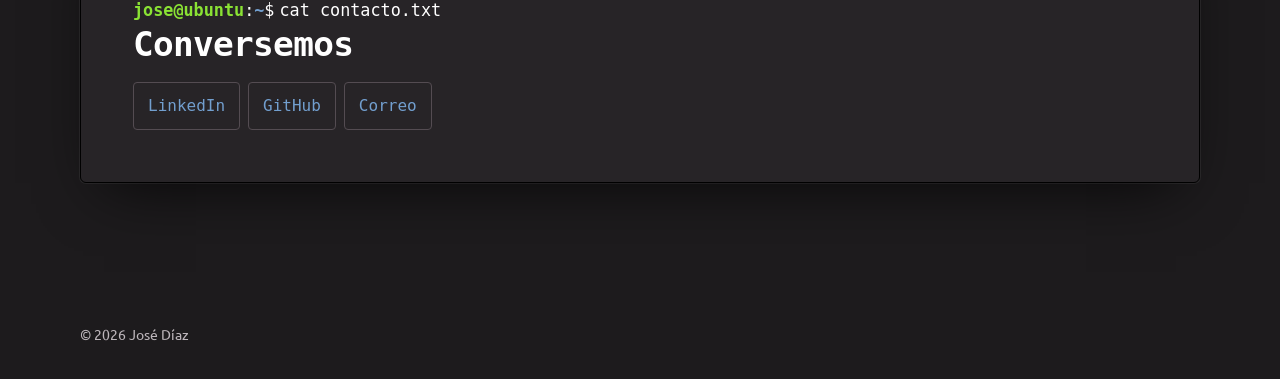
==== commit 11dad611: "Actualiza herramientas y experiencia de observabilidad" ====
--- a/index.html
+++ b/index.html
@@ -99,7 +99,7 @@
           <span class="focus-icon" aria-hidden="true"><svg viewBox="0 0 24 24" fill="none" stroke="currentColor" stroke-width="1.5" stroke-linecap="round" stroke-linejoin="round"><path d="M4 13a8 8 0 0 1 16 0"></path><rect x="3" y="13" width="4.2" height="6" rx="1.4"></rect><rect x="16.8" y="13" width="4.2" height="6" rx="1.4"></rect></svg></span>
           <h3>Observabilidad y soporte</h3>
           <p>Revisión de dashboards y alertas para distinguir capacidad, disponibilidad y falta de datos, y escalar con evidencia.</p>
-          <details class="focus-detail"><summary>Ver ejemplo de trabajo</summary><p>Trabajo con dashboards de Grafana como código y alertas de Azure para apoyar el diagnóstico y la continuidad operativa.</p><a href="experiencia.html">Ver experiencia en observabilidad →</a></details>
+          <details class="focus-detail"><summary>Ver ejemplo de trabajo</summary><p>Trabajo con dashboards de Grafana, alertas de Azure y consultas de logs centralizados con Log Analytics para apoyar el diagnóstico.</p><a href="experiencia.html">Ver experiencia en observabilidad →</a></details>
         </article>
       </div>
     </section>
@@ -156,7 +156,7 @@
           <h3>Operación cloud e infraestructura</h3>
           <p>Operación, diagnóstico y despliegues en Azure y AKS.</p>
           <div class="core-tech-list">
-            <span>Microsoft Azure</span><span>AKS/Kubernetes</span><span>Helm</span><span>Docker</span><span>Linux</span><span>kubectl</span><span>Bicep</span>
+            <span>Microsoft Azure</span><span>AKS/Kubernetes</span><span>Helm</span><span>Docker</span><span>Linux</span><span>Bicep</span>
           </div>
         </article>
         <article class="tech-group">
@@ -168,9 +168,9 @@
         </article>
         <article class="tech-group">
           <h3>Observabilidad</h3>
-          <p>Dashboards en Grafana como código y alertas de Azure con Bicep.</p>
-          <div class="core-tech-list">
-            <span>Grafana</span><span>Prometheus</span><span>Azure Monitor</span><span>Alertmanager</span>
+          <p>Métricas, alertas y análisis de logs.</p>
+          <div class="core-tech-list">
+            <span>Grafana</span><span>Prometheus</span><span>Azure Monitor</span><span>Log Analytics</span><span>Alertmanager</span>
           </div>
         </article>
         <article class="tech-group">
@@ -184,18 +184,18 @@
           <h3>Gestión operativa</h3>
           <p>Incidentes, escalamiento y cambios con validación y rollback.</p>
           <div class="core-tech-list">
-            <span>Jira Service Management</span><span>Confluence</span>
+            <span>Jira</span><span>Jira Service Management</span><span>Confluence</span>
           </div>
         </article>
         <article class="tech-group">
           <h3>Herramientas complementarias</h3>
           <p>Usadas en prácticas, trabajo de título y laboratorios.</p>
           <div class="core-tech-list">
-            <span>Docker Compose</span><span>Trivy</span><span>Redes y VPN</span><span>Respaldos Linux</span><span>RackTables</span><span>Proxmox</span><span>VirtualBox</span>
-          </div>
-        </article>
-      </div>
-      <p class="technology-direction">Mi siguiente foco es profundizar observabilidad y fundamentos SRE; después, avanzar hacia DevOps o Platform Engineering.</p>
+            <span>Trivy</span><span>Redes y VPN</span><span>Respaldos Linux</span><span>RackTables</span><span>Proxmox</span><span>VirtualBox</span>
+          </div>
+        </article>
+      </div>
+
     </section>
 
     <section id="contacto" class="contact-section terminal" aria-labelledby="contacto-titulo">
